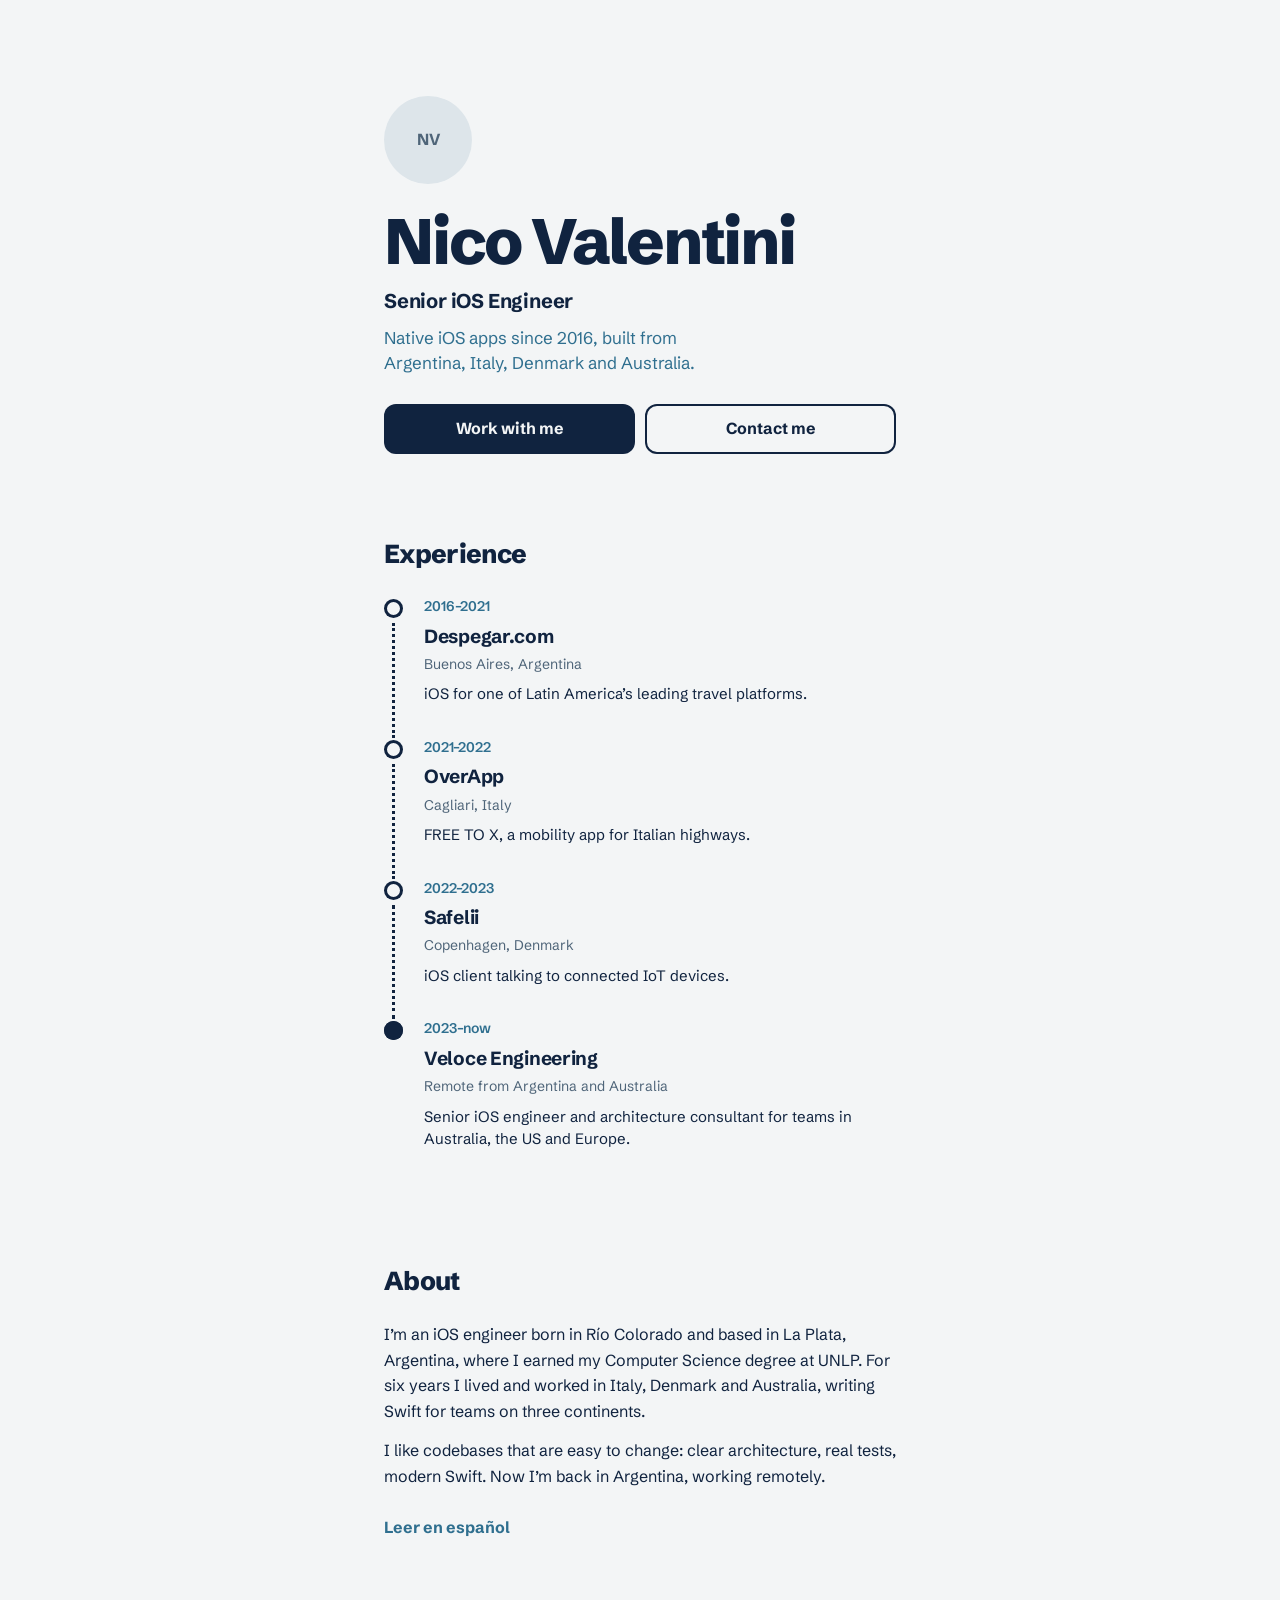
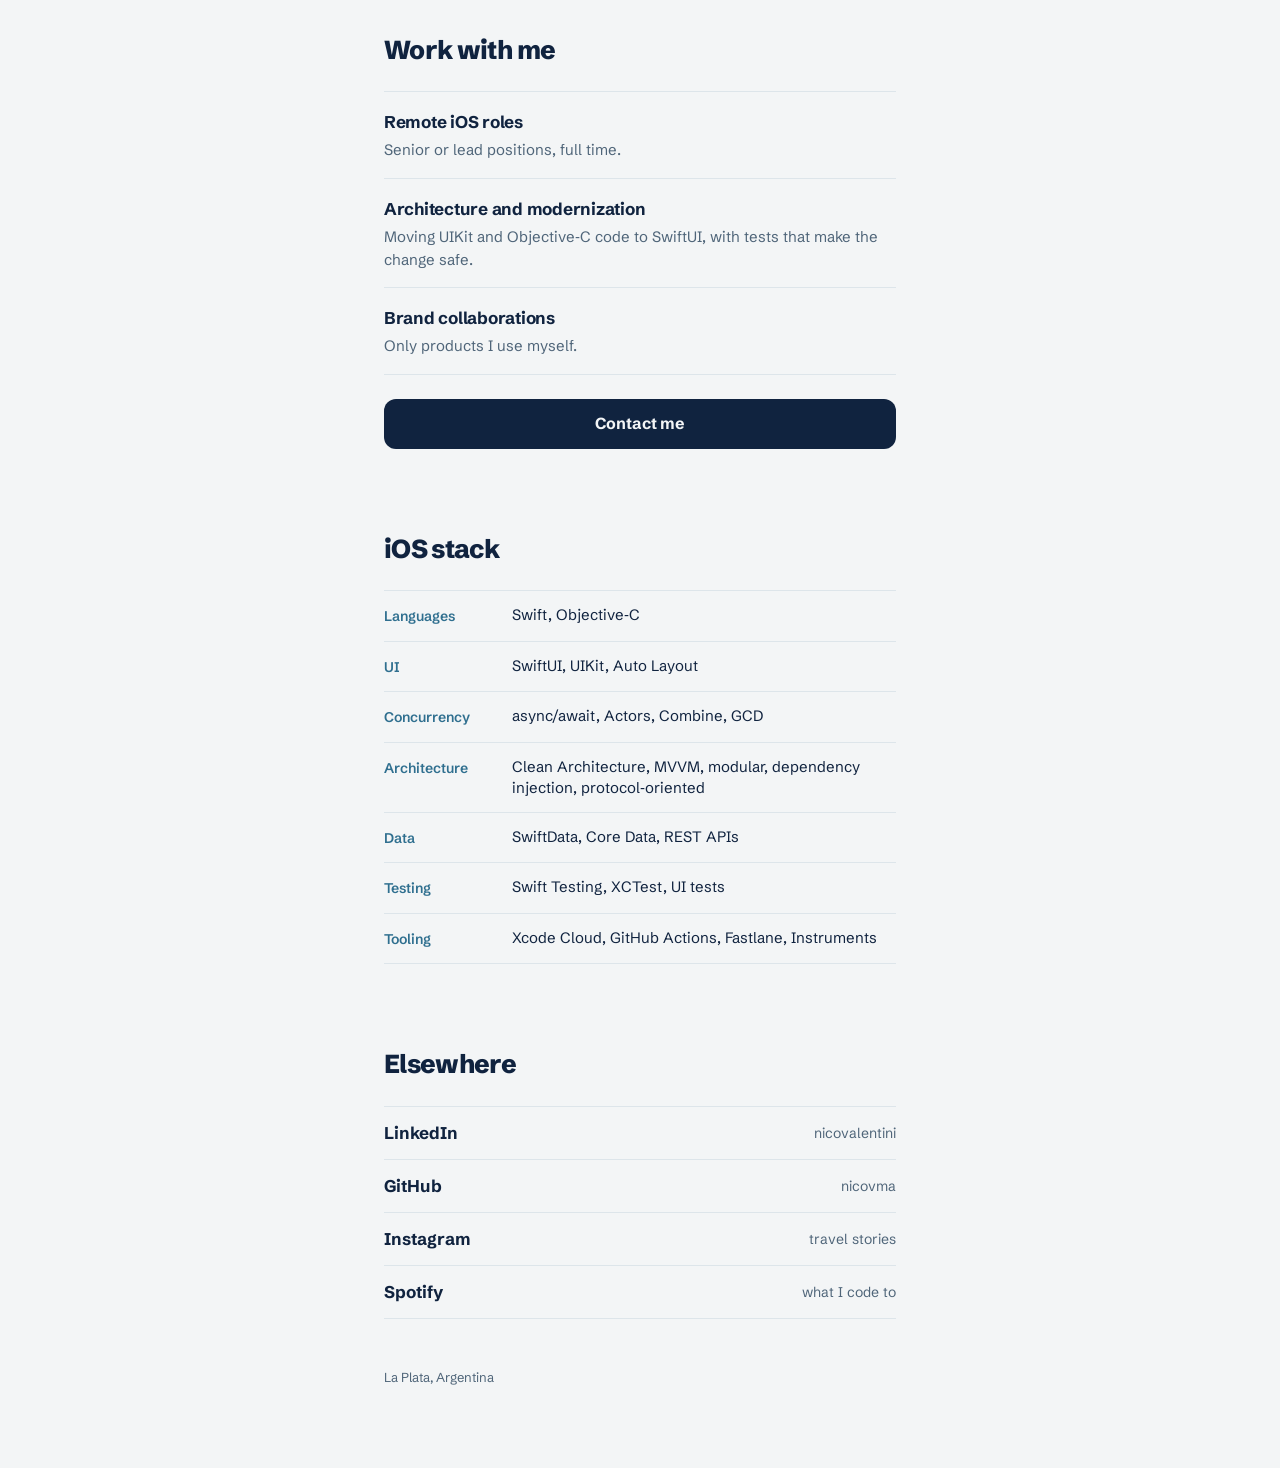
==== index.html @ a11c8699 "Personal site" ====
<!doctype html>
<html lang="en">
<head>
  <meta charset="utf-8">
  <meta name="viewport" content="width=device-width, initial-scale=1">
  <title>Nico Valentini · Senior iOS Engineer</title>
  <meta name="description" content="Senior iOS engineer. Native iOS apps since 2016, built from Argentina, Italy, Denmark and Australia.">
  <meta property="og:title" content="Nico Valentini · Senior iOS Engineer">
  <meta property="og:description" content="Native iOS apps since 2016, built from Argentina, Italy, Denmark and Australia.">
  <meta property="og:type" content="website">
  <meta property="og:url" content="https://nicovma.github.io/">
  <meta name="theme-color" content="#F3F5F6">
  <link rel="icon" href="favicon.svg" type="image/svg+xml">
  <link rel="preconnect" href="https://fonts.googleapis.com">
  <link rel="preconnect" href="https://fonts.gstatic.com" crossorigin>
  <link rel="stylesheet" href="https://fonts.googleapis.com/css2?family=Schibsted+Grotesk:wght@400;500;600;700;800&display=swap">
  <link rel="stylesheet" href="styles.css">
</head>
<body>
  <main class="page">
    <header class="hero">
      <div class="avatar">
        <span aria-hidden="true">NV</span>
        <!-- Drop the photo at assets/avatar.jpg; until then the initials show. -->
        <img src="assets/avatar.jpg" alt="Nico Valentini" onerror="this.remove()">
      </div>
      <h1>Nico Valentini</h1>
      <p class="role">Senior iOS Engineer</p>
      <p class="lede">Native iOS apps since 2016, built from Argentina, Italy, Denmark and Australia.</p>
      <div class="actions">
        <a class="button primary" href="#work">Work with me</a>
        <a class="button secondary" href="mailto:nicolasvalentinima@gmail.com">Contact me</a>
      </div>
    </header>

    <section aria-labelledby="experience-title">
      <h2 id="experience-title">Experience</h2>
      <ol class="route">
        <li>
          <p class="years">2016–2021</p>
          <h3>Despegar.com</h3>
          <p class="place">Buenos Aires, Argentina</p>
          <p>iOS for one of Latin America’s leading travel platforms.</p>
        </li>
        <li>
          <p class="years">2021–2022</p>
          <h3>OverApp</h3>
          <p class="place">Cagliari, Italy</p>
          <p>FREE TO X, a mobility app for Italian highways.</p>
        </li>
        <li>
          <p class="years">2022–2023</p>
          <h3>Safelii</h3>
          <p class="place">Copenhagen, Denmark</p>
          <p>iOS client talking to connected IoT devices.</p>
        </li>
        <li class="current">
          <p class="years">2023–now</p>
          <h3>Veloce Engineering</h3>
          <p class="place">Remote from Argentina and Australia</p>
          <p>Senior iOS engineer and architecture consultant for teams in Australia, the US and Europe.</p>
        </li>
      </ol>
    </section>

    <section aria-labelledby="about-title">
      <h2 id="about-title">About</h2>
      <p>I’m an iOS engineer born in Río Colorado and based in La Plata, Argentina, where I earned my Computer Science degree at UNLP. For six years I lived and worked in Italy, Denmark and Australia, writing Swift for teams on three continents.</p>
      <p>I like codebases that are easy to change: clear architecture, real tests, modern Swift. Now I’m back in Argentina, working remotely.</p>
      <details class="translation" lang="es">
        <summary>Leer en español</summary>
        <p>Soy ingeniero iOS. Nací en Río Colorado y vivo en La Plata, donde me recibí de Licenciado en Informática en la UNLP. Durante seis años viví y trabajé en Italia, Dinamarca y Australia, escribiendo Swift para equipos de tres continentes.</p>
        <p>Me gustan los proyectos fáciles de cambiar: arquitectura clara, tests de verdad, Swift moderno. Hoy estoy de vuelta en Argentina, trabajando remoto.</p>
      </details>
    </section>

    <section id="work" aria-labelledby="work-title">
      <h2 id="work-title">Work with me</h2>
      <ul class="rows">
        <li>
          <h3>Remote iOS roles</h3>
          <p>Senior or lead positions, full time.</p>
        </li>
        <li>
          <h3>Architecture and modernization</h3>
          <p>Moving UIKit and Objective‑C code to SwiftUI, with tests that make the change safe.</p>
        </li>
        <li>
          <h3>Brand collaborations</h3>
          <p>Only products I use myself.</p>
        </li>
      </ul>
      <a class="button primary wide" href="mailto:nicolasvalentinima@gmail.com">Contact me</a>
    </section>

    <section aria-labelledby="stack-title">
      <h2 id="stack-title">iOS stack</h2>
      <dl class="stack">
        <div><dt>Languages</dt><dd>Swift, Objective‑C</dd></div>
        <div><dt>UI</dt><dd>SwiftUI, UIKit, Auto Layout</dd></div>
        <div><dt>Concurrency</dt><dd>async/await, Actors, Combine, GCD</dd></div>
        <div><dt>Architecture</dt><dd>Clean Architecture, MVVM, modular, dependency injection, protocol‑oriented</dd></div>
        <div><dt>Data</dt><dd>SwiftData, Core Data, REST APIs</dd></div>
        <div><dt>Testing</dt><dd>Swift Testing, XCTest, UI tests</dd></div>
        <div><dt>Tooling</dt><dd>Xcode Cloud, GitHub Actions, Fastlane, Instruments</dd></div>
      </dl>
    </section>

    <section aria-labelledby="links-title">
      <h2 id="links-title">Elsewhere</h2>
      <ul class="links">
        <li><a href="https://www.linkedin.com/in/nicovalentini"><span>LinkedIn</span><span>nicovalentini</span></a></li>
        <li><a href="https://github.com/nicovma"><span>GitHub</span><span>nicovma</span></a></li>
        <li><a href="https://www.instagram.com/nicovma"><span>Instagram</span><span>travel stories</span></a></li>
        <li><a href="https://open.spotify.com/playlist/4KBV8zxoHZipRVHmph5mvn"><span>Spotify</span><span>what I code to</span></a></li>
      </ul>
    </section>

    <footer>La Plata, Argentina</footer>
  </main>
</body>
</html>
---- styles.css ----
:root {
  color-scheme: light;
  --paper: #F3F5F6;
  --navy: #10233F;
  --sea: #2F6F8F;
  --mist: #DDE5EA;
  --soft: #4F6579;
  --font: "Schibsted Grotesk", -apple-system, BlinkMacSystemFont, "Helvetica Neue", sans-serif;
}

*, *::before, *::after { box-sizing: border-box; }

html { scroll-behavior: smooth; }
@media (prefers-reduced-motion: reduce) { html { scroll-behavior: auto; } }

body {
  margin: 0;
  background: var(--paper);
  color: var(--navy);
  font-family: var(--font);
  font-size: 16px;
  line-height: 1.6;
  -webkit-font-smoothing: antialiased;
}

a { color: var(--navy); }
a:focus-visible, summary:focus-visible {
  outline: 3px solid var(--sea);
  outline-offset: 3px;
  border-radius: 6px;
}

h1, h2, h3, p, ol, ul, dl, dd { margin: 0; }

.page {
  max-width: 560px;
  margin: 0 auto;
  padding: 64px 24px 56px;
}

/* Hero */
.avatar {
  position: relative;
  width: 88px;
  height: 88px;
  border-radius: 50%;
  overflow: hidden;
  background: var(--mist);
  display: grid;
  place-items: center;
  font-weight: 700;
  color: var(--soft);
}
.avatar img {
  position: absolute;
  inset: 0;
  width: 100%;
  height: 100%;
  object-fit: cover;
}

h1 {
  margin-top: 26px;
  font-size: clamp(44px, 11vw, 64px);
  font-weight: 800;
  letter-spacing: -0.035em;
  line-height: 0.98;
}
.role {
  margin-top: 12px;
  font-size: 20px;
  font-weight: 700;
  letter-spacing: -0.01em;
}
.lede {
  margin-top: 8px;
  max-width: 34ch;
  color: var(--sea);
  font-size: 17px;
  line-height: 1.5;
}

.actions {
  display: flex;
  gap: 10px;
  margin-top: 28px;
}
.button {
  flex: 1;
  display: inline-flex;
  align-items: center;
  justify-content: center;
  min-height: 50px;
  padding: 0 20px;
  border-radius: 12px;
  font-weight: 700;
  text-decoration: none;
  transition: background-color 0.15s ease, color 0.15s ease;
}
.button.primary { background: var(--navy); color: var(--paper); }
.button.primary:hover { background: var(--sea); }
.button.secondary { box-shadow: inset 0 0 0 2px var(--navy); color: var(--navy); }
.button.secondary:hover { background: var(--navy); color: var(--paper); }
.button.wide { width: 100%; margin-top: 24px; }

/* Sections */
section { margin-top: 64px; scroll-margin-top: 24px; }
h2 {
  margin-bottom: 20px;
  font-size: 26px;
  font-weight: 800;
  letter-spacing: -0.025em;
}
h3 {
  font-size: 19px;
  font-weight: 700;
  letter-spacing: -0.015em;
}
section > p + p { margin-top: 14px; }

/* Experience: the dotted route */
.route {
  list-style: none;
  padding: 0;
}
.route li {
  position: relative;
  padding: 0 0 30px 40px;
}
.route li::before {
  content: "";
  position: absolute;
  left: 0;
  top: 4px;
  width: 19px;
  height: 19px;
  border-radius: 50%;
  background: var(--paper);
  box-shadow: inset 0 0 0 3px var(--navy);
}
.route li:not(:last-child)::after {
  content: "";
  position: absolute;
  left: 8px;
  top: 28px;
  bottom: -2px;
  border-left: 3px dotted var(--navy);
}
.route li.current::before { background: var(--navy); }
.route .years { font-size: 14px; font-weight: 600; color: var(--sea); }
.route h3 { margin-top: 3px; }
.route .place { margin-top: 2px; font-size: 14px; color: var(--soft); }
.route .place + p { margin-top: 8px; font-size: 15px; line-height: 1.5; }

/* About translation */
.translation { margin-top: 16px; }
.translation summary {
  display: inline-flex;
  align-items: center;
  min-height: 44px;
  font-weight: 700;
  color: var(--sea);
  cursor: pointer;
  list-style: none;
}
.translation summary::-webkit-details-marker { display: none; }
.translation[open] summary { color: var(--navy); }
.translation p {
  font-size: 15px;
  padding: 0 20px;
  background: var(--mist);
}
.translation p:first-of-type { padding-top: 20px; border-radius: 14px 14px 0 0; }
.translation p:last-of-type { padding-bottom: 20px; border-radius: 0 0 14px 14px; padding-top: 12px; }

/* Work with me */
.rows { list-style: none; padding: 0; }
.rows li { padding: 16px 0; border-top: 1.5px solid var(--mist); }
.rows li:last-child { border-bottom: 1.5px solid var(--mist); }
.rows h3 { font-size: 17px; }
.rows p { margin-top: 4px; font-size: 15px; line-height: 1.5; color: var(--soft); }

/* Stack */
.stack div {
  display: grid;
  grid-template-columns: 116px minmax(0, 1fr);
  gap: 12px;
  padding: 13px 0;
  border-top: 1.5px solid var(--mist);
}
.stack div:last-child { border-bottom: 1.5px solid var(--mist); }
.stack dt { font-size: 14px; font-weight: 600; color: var(--sea); padding-top: 1px; }
.stack dd { font-size: 15px; line-height: 1.45; }

/* Links */
.links { list-style: none; padding: 0; }
.links li { border-top: 1.5px solid var(--mist); }
.links li:last-child { border-bottom: 1.5px solid var(--mist); }
.links a {
  display: flex;
  justify-content: space-between;
  align-items: center;
  min-height: 52px;
  text-decoration: none;
  font-weight: 700;
  font-size: 17px;
}
.links a span + span { font-size: 14px; font-weight: 400; color: var(--soft); }
.links a:hover span:first-child { color: var(--sea); }

footer {
  margin-top: 48px;
  font-size: 13px;
  color: var(--soft);
}

@media (min-width: 720px) {
  .page { padding-top: 96px; padding-bottom: 80px; }
  section { margin-top: 80px; }
}
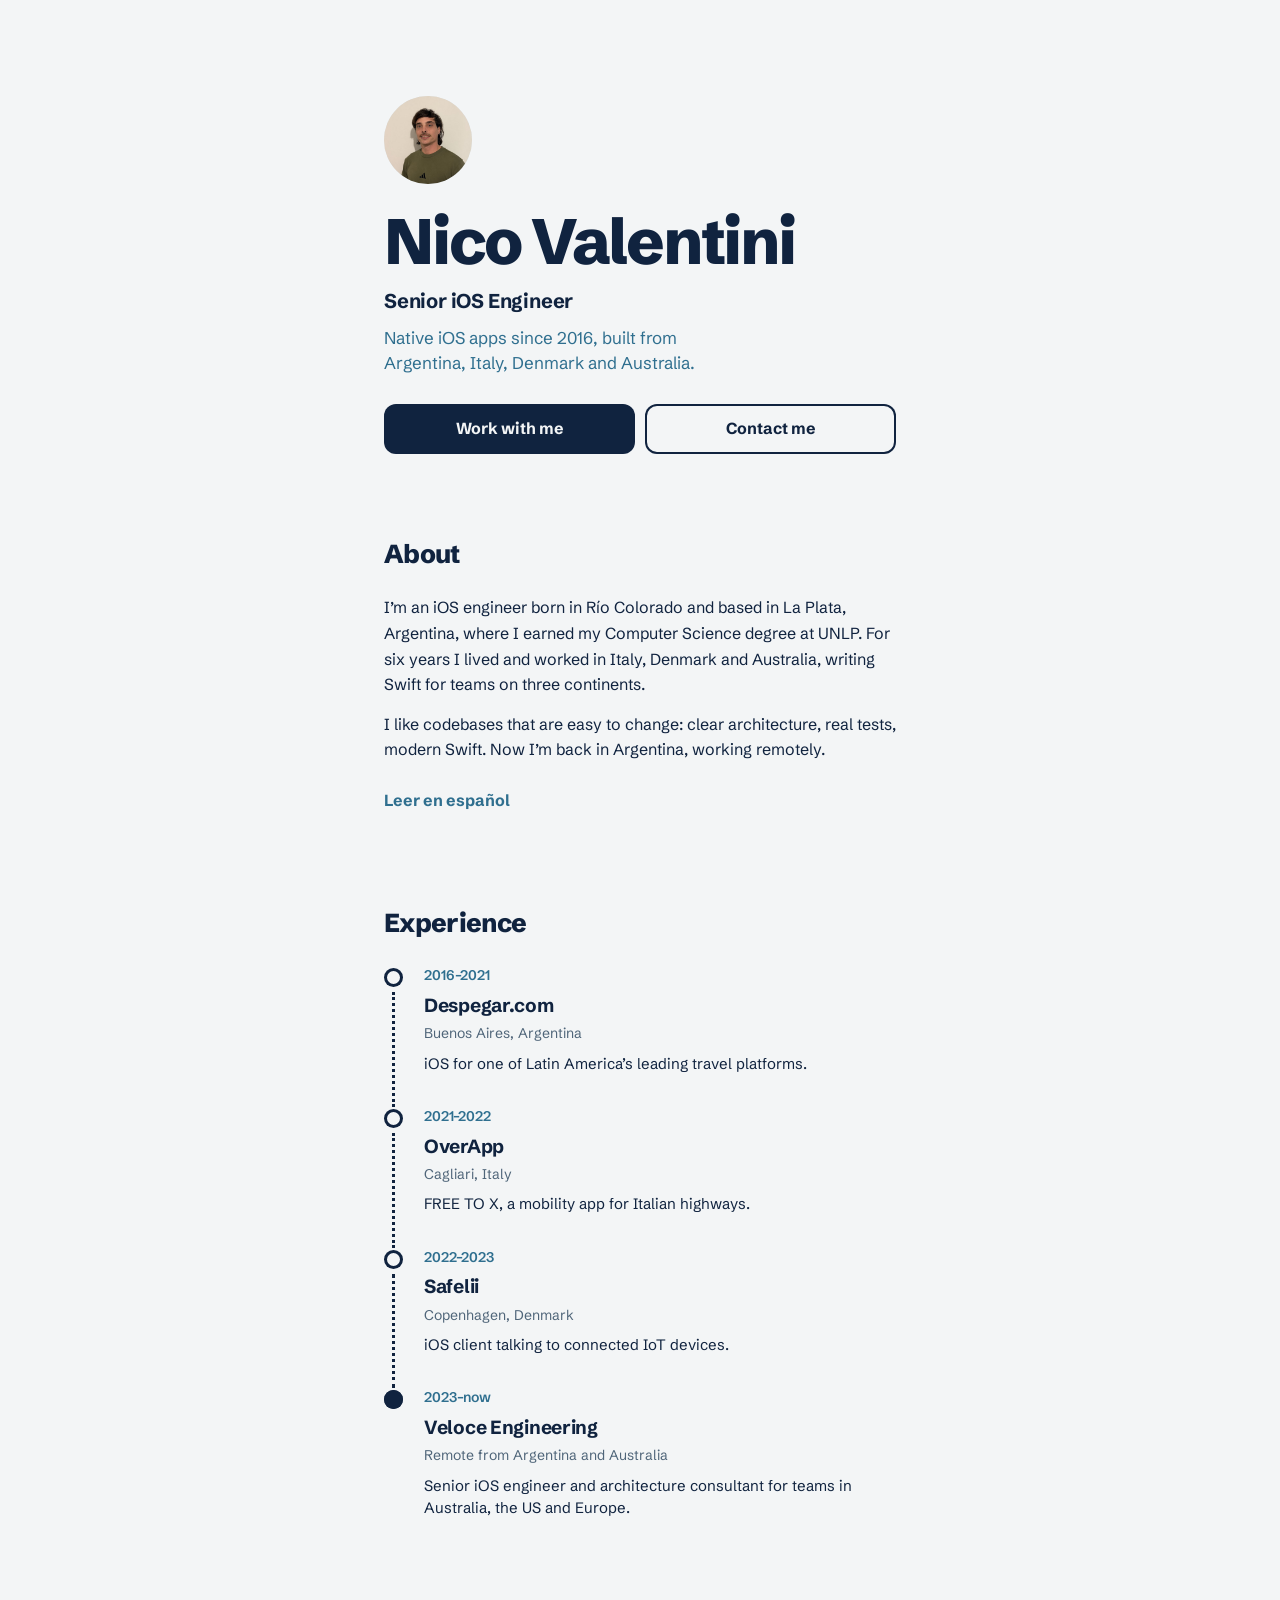
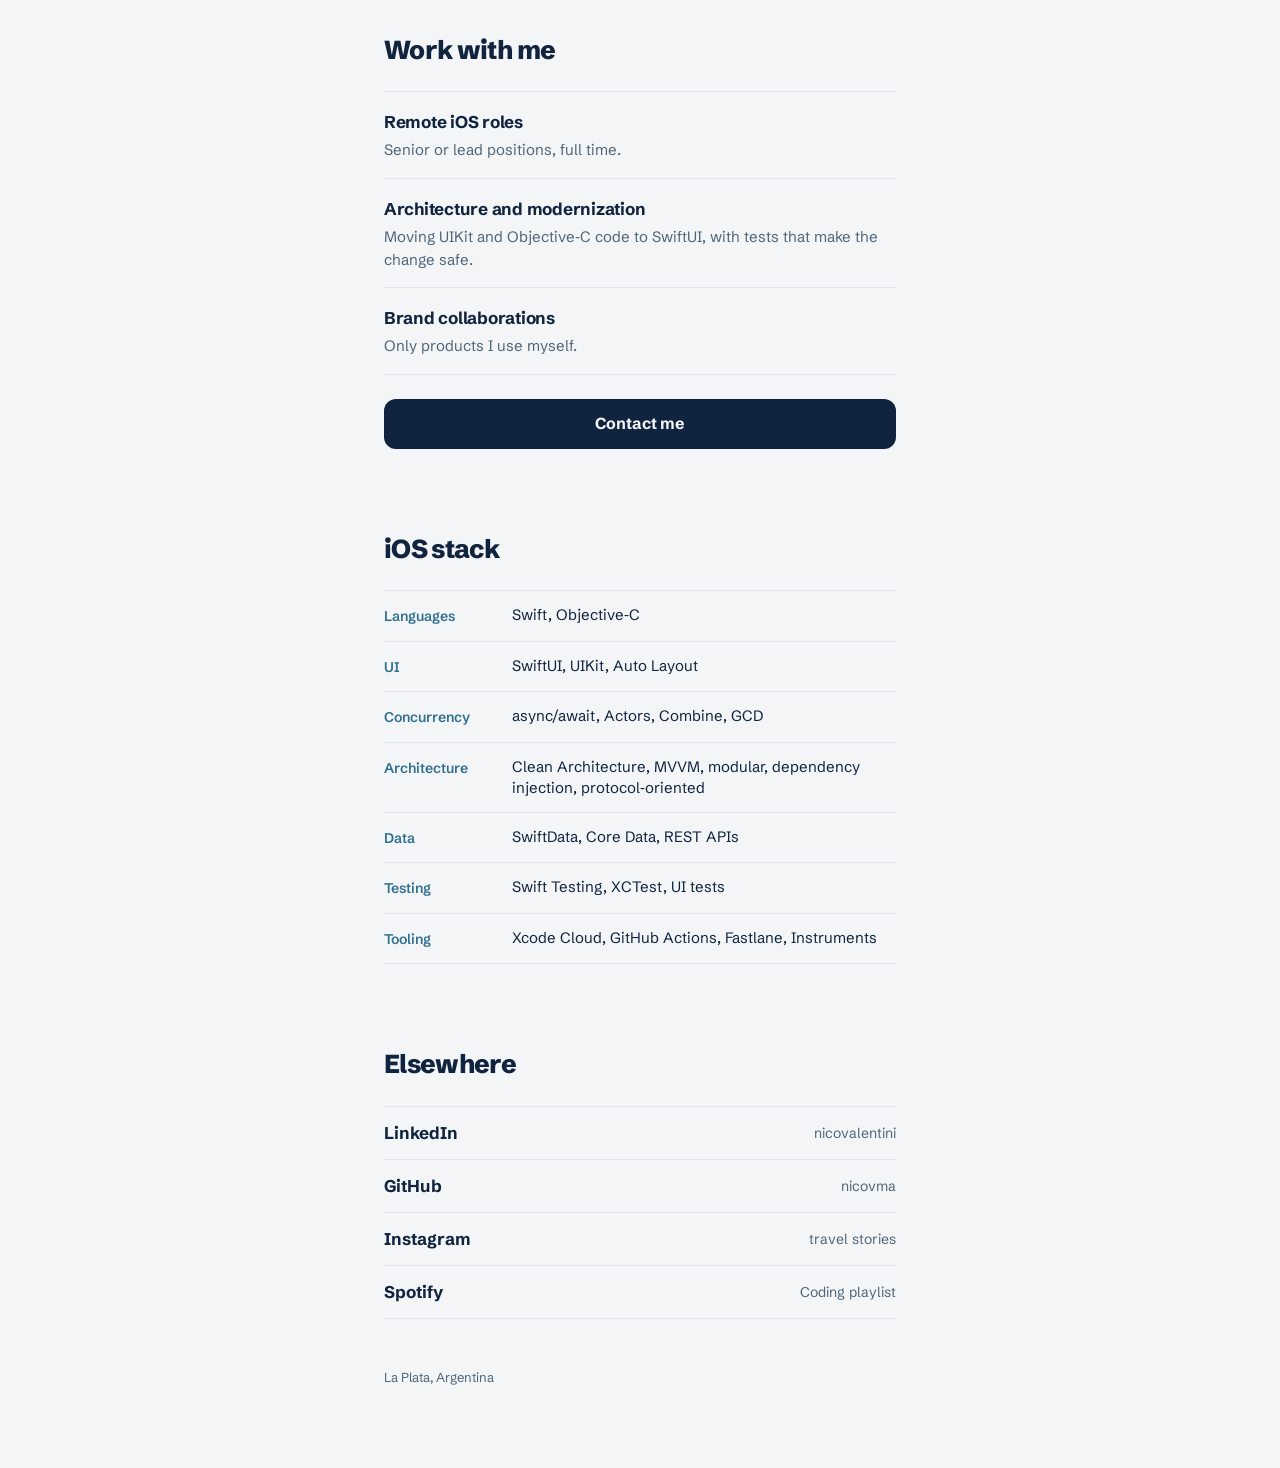
==== commit 9a39a743: "Personal site: replaces Carrd link-in-bio" ====
--- a/index.html
+++ b/index.html
@@ -33,6 +33,17 @@
       </div>
     </header>
 
+    <section aria-labelledby="about-title">
+      <h2 id="about-title">About</h2>
+      <p>I’m an iOS engineer born in Río Colorado and based in La Plata, Argentina, where I earned my Computer Science degree at UNLP. For six years I lived and worked in Italy, Denmark and Australia, writing Swift for teams on three continents.</p>
+      <p>I like codebases that are easy to change: clear architecture, real tests, modern Swift. Now I’m back in Argentina, working remotely.</p>
+      <details class="translation" lang="es">
+        <summary>Leer en español</summary>
+        <p>Soy ingeniero iOS. Nací en Río Colorado y vivo en La Plata, donde me recibí de Licenciado en Informática en la UNLP. Durante seis años viví y trabajé en Italia, Dinamarca y Australia, escribiendo Swift para equipos de tres continentes.</p>
+        <p>Me gustan los proyectos fáciles de cambiar: arquitectura clara, tests de verdad, Swift moderno. Hoy estoy de vuelta en Argentina, trabajando remoto.</p>
+      </details>
+    </section>
+
     <section aria-labelledby="experience-title">
       <h2 id="experience-title">Experience</h2>
       <ol class="route">
@@ -61,17 +72,6 @@
           <p>Senior iOS engineer and architecture consultant for teams in Australia, the US and Europe.</p>
         </li>
       </ol>
-    </section>
-
-    <section aria-labelledby="about-title">
-      <h2 id="about-title">About</h2>
-      <p>I’m an iOS engineer born in Río Colorado and based in La Plata, Argentina, where I earned my Computer Science degree at UNLP. For six years I lived and worked in Italy, Denmark and Australia, writing Swift for teams on three continents.</p>
-      <p>I like codebases that are easy to change: clear architecture, real tests, modern Swift. Now I’m back in Argentina, working remotely.</p>
-      <details class="translation" lang="es">
-        <summary>Leer en español</summary>
-        <p>Soy ingeniero iOS. Nací en Río Colorado y vivo en La Plata, donde me recibí de Licenciado en Informática en la UNLP. Durante seis años viví y trabajé en Italia, Dinamarca y Australia, escribiendo Swift para equipos de tres continentes.</p>
-        <p>Me gustan los proyectos fáciles de cambiar: arquitectura clara, tests de verdad, Swift moderno. Hoy estoy de vuelta en Argentina, trabajando remoto.</p>
-      </details>
     </section>
 
     <section id="work" aria-labelledby="work-title">
@@ -112,7 +112,7 @@
         <li><a href="https://www.linkedin.com/in/nicovalentini"><span>LinkedIn</span><span>nicovalentini</span></a></li>
         <li><a href="https://github.com/nicovma"><span>GitHub</span><span>nicovma</span></a></li>
         <li><a href="https://www.instagram.com/nicovma"><span>Instagram</span><span>travel stories</span></a></li>
-        <li><a href="https://open.spotify.com/playlist/4KBV8zxoHZipRVHmph5mvn"><span>Spotify</span><span>what I code to</span></a></li>
+        <li><a href="https://open.spotify.com/playlist/4KBV8zxoHZipRVHmph5mvn"><span>Spotify</span><span>Coding playlist</span></a></li>
       </ul>
     </section>
 
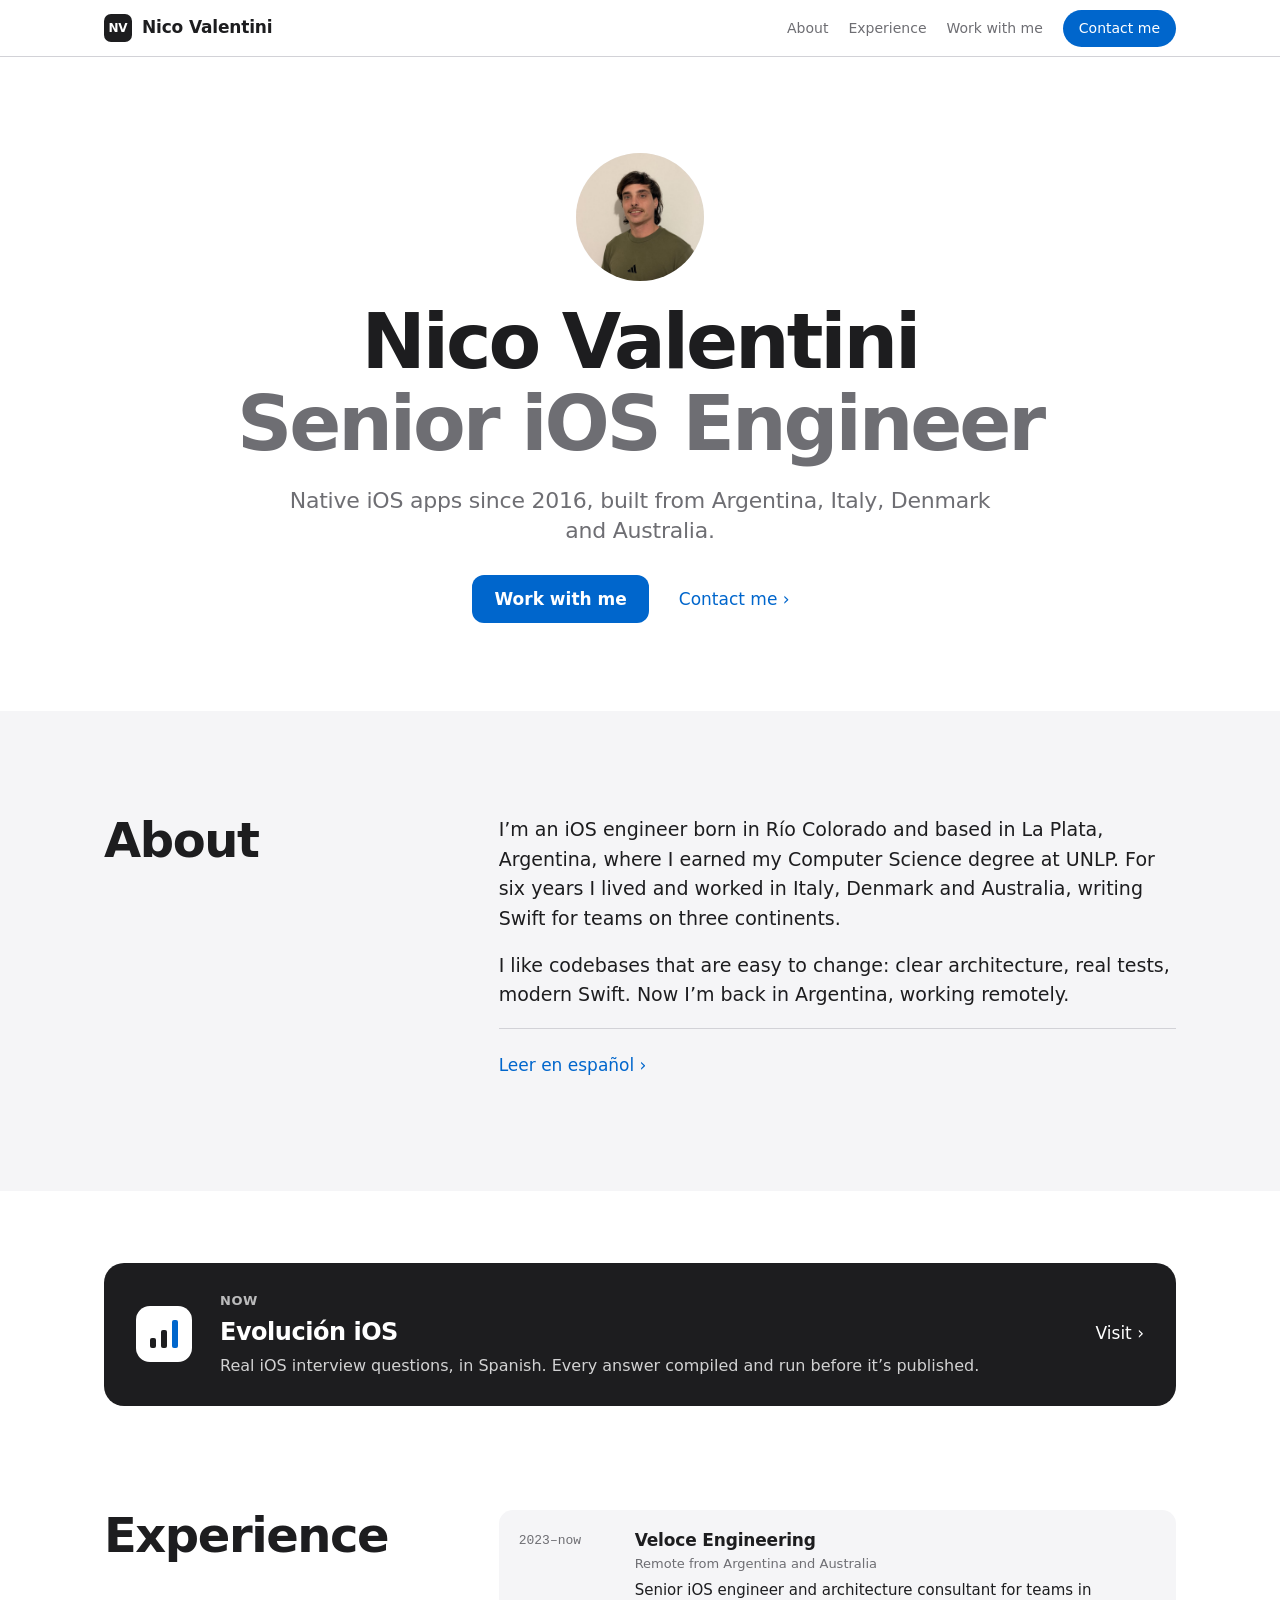
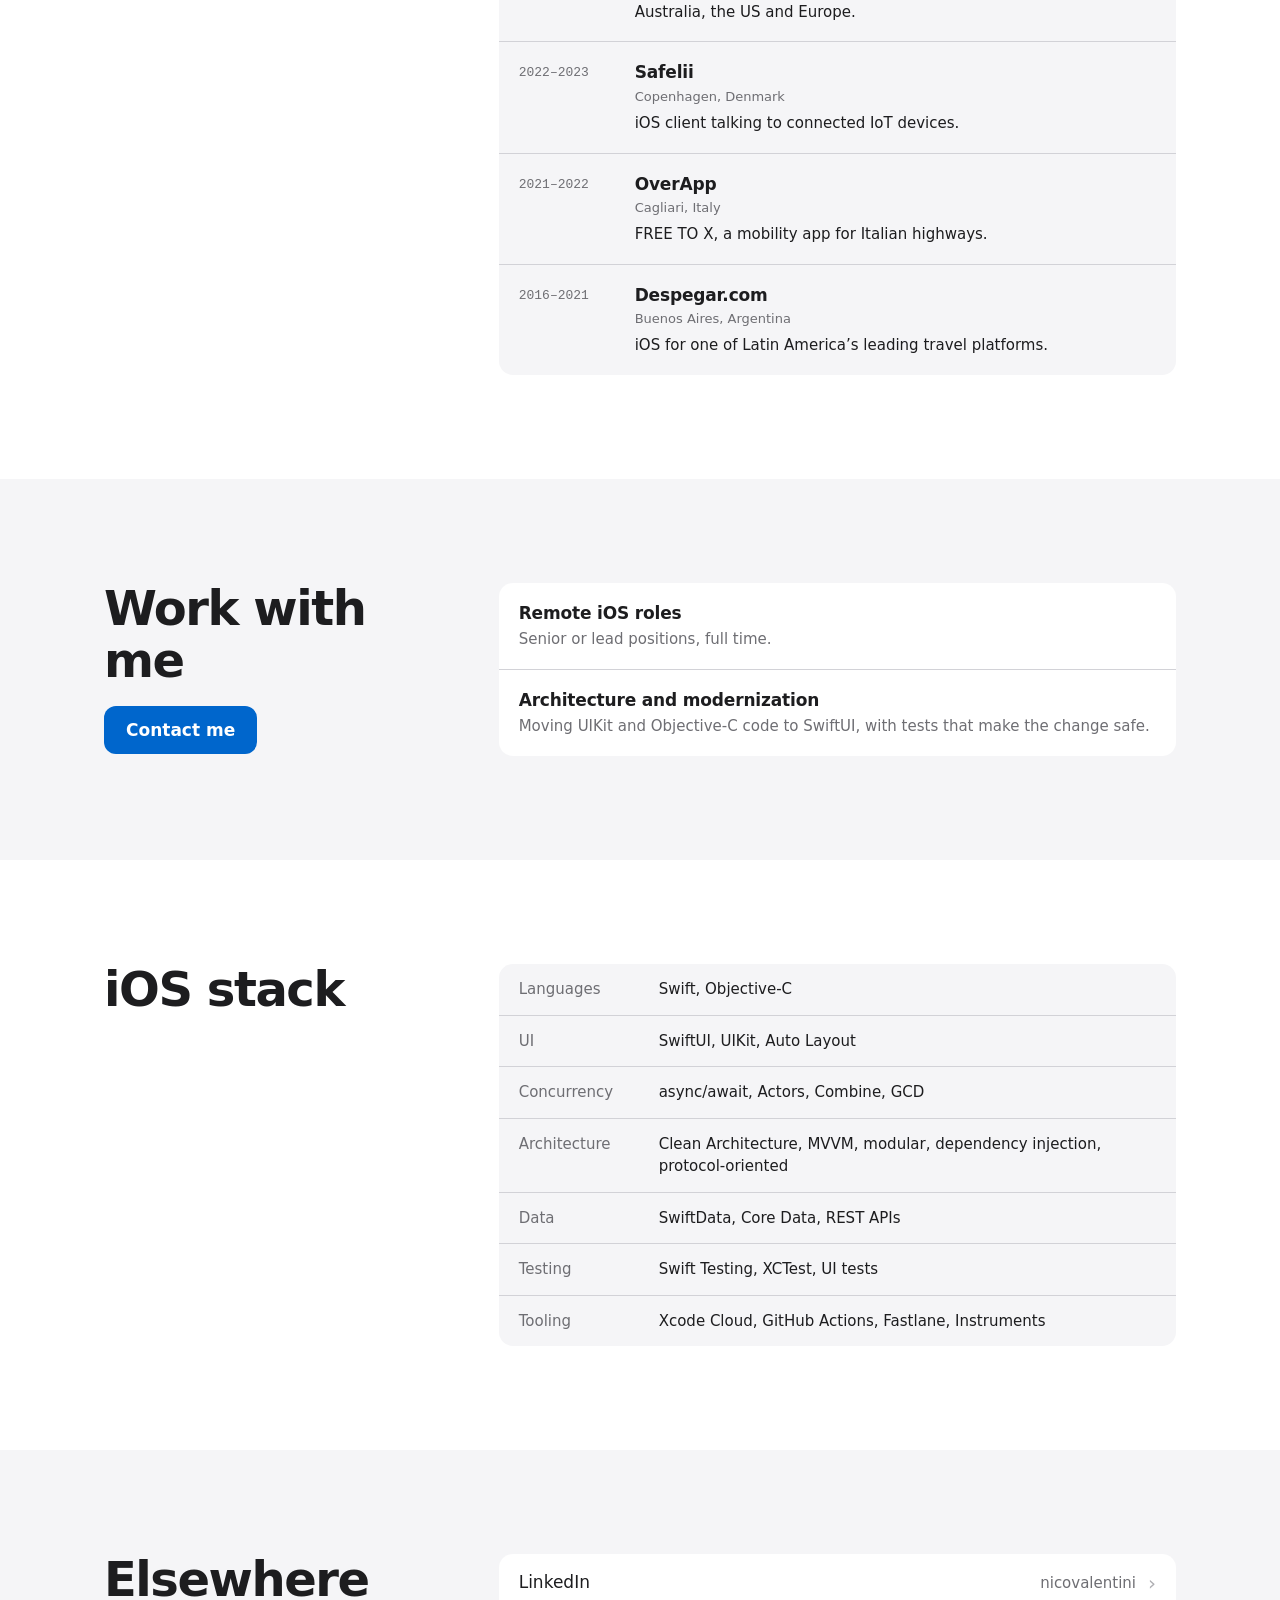
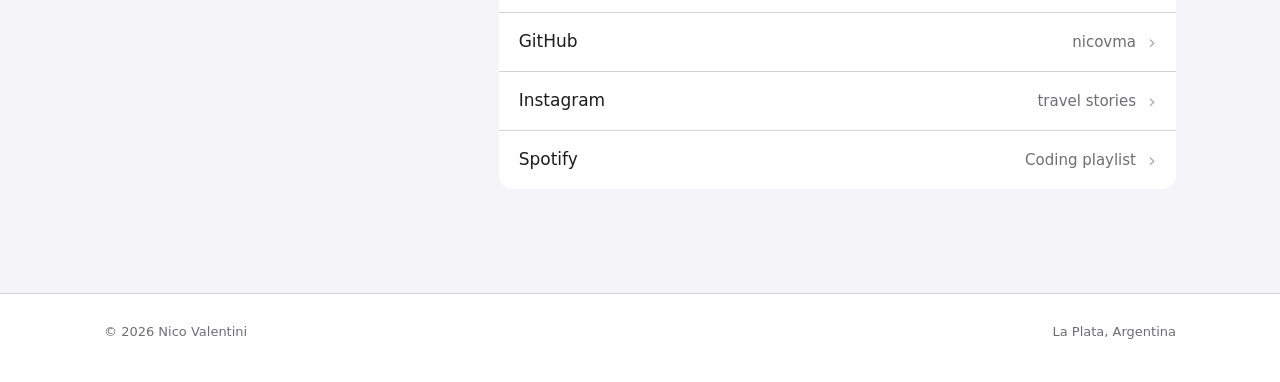
==== commit 7e1b2891: "Rediseño con el sistema visual de Evolución iOS" ====
--- a/index.html
+++ b/index.html
@@ -9,93 +9,105 @@
   <meta property="og:description" content="Native iOS apps since 2016, built from Argentina, Italy, Denmark and Australia.">
   <meta property="og:type" content="website">
   <meta property="og:url" content="https://nicovma.github.io/">
-  <meta name="theme-color" content="#F3F5F6">
+  <meta name="theme-color" content="#FFFFFF" media="(prefers-color-scheme: light)">
+  <meta name="theme-color" content="#000000" media="(prefers-color-scheme: dark)">
   <link rel="icon" href="favicon.svg" type="image/svg+xml">
-  <link rel="preconnect" href="https://fonts.googleapis.com">
-  <link rel="preconnect" href="https://fonts.gstatic.com" crossorigin>
-  <link rel="stylesheet" href="https://fonts.googleapis.com/css2?family=Schibsted+Grotesk:wght@400;500;600;700;800&display=swap">
   <link rel="stylesheet" href="styles.css">
 </head>
 <body>
-  <main class="page">
-    <header class="hero">
+  <header class="nav">
+    <nav class="wrap" aria-label="Main">
+      <a class="brand" href="#"><span class="monogram" aria-hidden="true">NV</span>Nico Valentini</a>
+      <div class="nav-links">
+        <a href="#about">About</a>
+        <a href="#experience">Experience</a>
+        <a href="#work">Work with me</a>
+        <a class="pill" href="mailto:nicolasvalentinima@gmail.com">Contact me</a>
+      </div>
+    </nav>
+  </header>
+
+  <main>
+    <section class="wrap hero">
       <div class="avatar">
         <span aria-hidden="true">NV</span>
-        <!-- Drop the photo at assets/avatar.jpg; until then the initials show. -->
         <img src="assets/avatar.jpg" alt="Nico Valentini" onerror="this.remove()">
       </div>
-      <h1>Nico Valentini</h1>
-      <p class="role">Senior iOS Engineer</p>
+      <h1><span>Nico Valentini</span><span class="role">Senior iOS Engineer</span></h1>
       <p class="lede">Native iOS apps since 2016, built from Argentina, Italy, Denmark and Australia.</p>
       <div class="actions">
         <a class="button primary" href="#work">Work with me</a>
-        <a class="button secondary" href="mailto:nicolasvalentinima@gmail.com">Contact me</a>
+        <a class="button secondary" href="mailto:nicolasvalentinima@gmail.com">Contact me ›</a>
       </div>
-    </header>
-
-    <section aria-labelledby="about-title">
-      <h2 id="about-title">About</h2>
-      <p>I’m an iOS engineer born in Río Colorado and based in La Plata, Argentina, where I earned my Computer Science degree at UNLP. For six years I lived and worked in Italy, Denmark and Australia, writing Swift for teams on three continents.</p>
-      <p>I like codebases that are easy to change: clear architecture, real tests, modern Swift. Now I’m back in Argentina, working remotely.</p>
-      <details class="translation" lang="es">
-        <summary>Leer en español</summary>
-        <p>Soy ingeniero iOS. Nací en Río Colorado y vivo en La Plata, donde me recibí de Licenciado en Informática en la UNLP. Durante seis años viví y trabajé en Italia, Dinamarca y Australia, escribiendo Swift para equipos de tres continentes.</p>
-        <p>Me gustan los proyectos fáciles de cambiar: arquitectura clara, tests de verdad, Swift moderno. Hoy estoy de vuelta en Argentina, trabajando remoto.</p>
-      </details>
     </section>
 
-    <section aria-labelledby="experience-title">
+    <div class="band-alt">
+      <section id="about" class="wrap split" aria-labelledby="about-title">
+        <h2 id="about-title">About</h2>
+        <div class="content prose">
+          <p>I’m an iOS engineer born in Río Colorado and based in La Plata, Argentina, where I earned my Computer Science degree at UNLP. For six years I lived and worked in Italy, Denmark and Australia, writing Swift for teams on three continents.</p>
+          <p>I like codebases that are easy to change: clear architecture, real tests, modern Swift. Now I’m back in Argentina, working remotely.</p>
+          <details class="translation" lang="es">
+            <summary>Leer en español ›</summary>
+            <div>
+              <p>Soy ingeniero iOS. Nací en Río Colorado y vivo en La Plata, donde me recibí de Licenciado en Informática en la UNLP. Durante seis años viví y trabajé en Italia, Dinamarca y Australia, escribiendo Swift para equipos de tres continentes.</p>
+              <p>Me gustan los proyectos fáciles de cambiar: arquitectura clara, tests de verdad, Swift moderno. Hoy estoy de vuelta en Argentina, trabajando remoto.</p>
+            </div>
+          </details>
+        </div>
+      </section>
+    </div>
+
+    <section class="wrap now" aria-labelledby="now-title">
+      <a href="newsletter/">
+        <svg width="56" height="56" viewBox="0 0 28 28" aria-hidden="true"><rect width="28" height="28" rx="7" fill="currentColor"/><rect x="7" y="16" width="3" height="5" rx="1" style="fill: var(--ink)"/><rect x="12.5" y="12" width="3" height="9" rx="1" style="fill: var(--ink)"/><rect x="18" y="7" width="3" height="14" rx="1" fill="#0066CC"/></svg>
+        <span class="text">
+          <span id="now-title" class="label">NOW</span>
+          <span class="title">Evolución iOS</span>
+          <span class="desc">Real iOS interview questions, in Spanish. Every answer compiled and run before it’s published.</span>
+        </span>
+        <span class="go">Visit ›</span>
+      </a>
+    </section>
+
+    <section id="experience" class="wrap split" aria-labelledby="experience-title">
       <h2 id="experience-title">Experience</h2>
-      <ol class="route">
+      <ol class="content group route">
         <li>
-          <p class="years">2016–2021</p>
-          <h3>Despegar.com</h3>
-          <p class="place">Buenos Aires, Argentina</p>
-          <p>iOS for one of Latin America’s leading travel platforms.</p>
+          <span class="years">2023–now</span>
+          <div class="body"><h3>Veloce Engineering</h3><p class="place">Remote from Argentina and Australia</p><p>Senior iOS engineer and architecture consultant for teams in Australia, the US and Europe.</p></div>
         </li>
         <li>
-          <p class="years">2021–2022</p>
-          <h3>OverApp</h3>
-          <p class="place">Cagliari, Italy</p>
-          <p>FREE TO X, a mobility app for Italian highways.</p>
+          <span class="years">2022–2023</span>
+          <div class="body"><h3>Safelii</h3><p class="place">Copenhagen, Denmark</p><p>iOS client talking to connected IoT devices.</p></div>
         </li>
         <li>
-          <p class="years">2022–2023</p>
-          <h3>Safelii</h3>
-          <p class="place">Copenhagen, Denmark</p>
-          <p>iOS client talking to connected IoT devices.</p>
+          <span class="years">2021–2022</span>
+          <div class="body"><h3>OverApp</h3><p class="place">Cagliari, Italy</p><p>FREE TO X, a mobility app for Italian highways.</p></div>
         </li>
-        <li class="current">
-          <p class="years">2023–now</p>
-          <h3>Veloce Engineering</h3>
-          <p class="place">Remote from Argentina and Australia</p>
-          <p>Senior iOS engineer and architecture consultant for teams in Australia, the US and Europe.</p>
+        <li>
+          <span class="years">2016–2021</span>
+          <div class="body"><h3>Despegar.com</h3><p class="place">Buenos Aires, Argentina</p><p>iOS for one of Latin America’s leading travel platforms.</p></div>
         </li>
       </ol>
     </section>
 
-    <section id="work" aria-labelledby="work-title">
-      <h2 id="work-title">Work with me</h2>
-      <ul class="rows">
-        <li>
-          <h3>Remote iOS roles</h3>
-          <p>Senior or lead positions, full time.</p>
-        </li>
-        <li>
-          <h3>Architecture and modernization</h3>
-          <p>Moving UIKit and Objective‑C code to SwiftUI, with tests that make the change safe.</p>
-        </li>
-        <li>
-          <h3>Brand collaborations</h3>
-          <p>Only products I use myself.</p>
-        </li>
-      </ul>
-      <a class="button primary wide" href="mailto:nicolasvalentinima@gmail.com">Contact me</a>
-    </section>
+    <div class="band-alt">
+      <section id="work" class="wrap split" aria-labelledby="work-title">
+        <div class="side">
+          <h2 id="work-title">Work with me</h2>
+          <a class="button primary" href="mailto:nicolasvalentinima@gmail.com">Contact me</a>
+        </div>
+        <ul class="content group">
+          <li><h3>Remote iOS roles</h3><p>Senior or lead positions, full time.</p></li>
+          <li><h3>Architecture and modernization</h3><p>Moving UIKit and Objective‑C code to SwiftUI, with tests that make the change safe.</p></li>
+        </ul>
+      </section>
+    </div>
 
-    <section aria-labelledby="stack-title">
+    <section class="wrap split" aria-labelledby="stack-title">
       <h2 id="stack-title">iOS stack</h2>
-      <dl class="stack">
+      <dl class="content group stack">
         <div><dt>Languages</dt><dd>Swift, Objective‑C</dd></div>
         <div><dt>UI</dt><dd>SwiftUI, UIKit, Auto Layout</dd></div>
         <div><dt>Concurrency</dt><dd>async/await, Actors, Combine, GCD</dd></div>
@@ -106,17 +118,21 @@
       </dl>
     </section>
 
-    <section aria-labelledby="links-title">
-      <h2 id="links-title">Elsewhere</h2>
-      <ul class="links">
-        <li><a href="https://www.linkedin.com/in/nicovalentini"><span>LinkedIn</span><span>nicovalentini</span></a></li>
-        <li><a href="https://github.com/nicovma"><span>GitHub</span><span>nicovma</span></a></li>
-        <li><a href="https://www.instagram.com/nicovma"><span>Instagram</span><span>travel stories</span></a></li>
-        <li><a href="https://open.spotify.com/playlist/4KBV8zxoHZipRVHmph5mvn"><span>Spotify</span><span>Coding playlist</span></a></li>
-      </ul>
-    </section>
+    <div class="band-alt">
+      <section class="wrap split" aria-labelledby="links-title">
+        <h2 id="links-title">Elsewhere</h2>
+        <ul class="content group links">
+          <li><a href="https://www.linkedin.com/in/nicovalentini"><span class="name">LinkedIn</span><span class="handle">nicovalentini</span><span class="chev" aria-hidden="true">›</span></a></li>
+          <li><a href="https://github.com/nicovma"><span class="name">GitHub</span><span class="handle">nicovma</span><span class="chev" aria-hidden="true">›</span></a></li>
+          <li><a href="https://www.instagram.com/nicovma"><span class="name">Instagram</span><span class="handle">travel stories</span><span class="chev" aria-hidden="true">›</span></a></li>
+          <li><a href="https://open.spotify.com/playlist/4KBV8zxoHZipRVHmph5mvn"><span class="name">Spotify</span><span class="handle">Coding playlist</span><span class="chev" aria-hidden="true">›</span></a></li>
+        </ul>
+      </section>
+    </div>
+  </main>
 
-    <footer>La Plata, Argentina</footer>
-  </main>
+  <footer class="site">
+    <div class="wrap"><span>© 2026 Nico Valentini</span><span>La Plata, Argentina</span></div>
+  </footer>
 </body>
 </html>
--- a/styles.css
+++ b/styles.css
@@ -1,220 +1,326 @@
+/* Sistema visual v1 de Evolución iOS (canvas: https://claude.ai/artifact/P91XiMgzhbjngKDzvV4hau). */
 :root {
-  color-scheme: light;
-  --paper: #F3F5F6;
-  --navy: #10233F;
-  --sea: #2F6F8F;
-  --mist: #DDE5EA;
-  --soft: #4F6579;
-  --font: "Schibsted Grotesk", -apple-system, BlinkMacSystemFont, "Helvetica Neue", sans-serif;
+  color-scheme: light dark;
+  --bg: #FFFFFF;
+  --bg-2: #F5F5F7;
+  --card: #FFFFFF;
+  --field: #FFFFFF;
+  --ink: #1D1D1F;
+  --ink-2: #6E6E73;
+  --ink-3: #AEAEB2;
+  --sep: #D2D2D7;
+  --accent: #0066CC;
+  --on-accent: #FFFFFF;
+  --nav: rgba(255, 255, 255, 0.78);
+  --bad: #B3261E;
+  --ok-bg: #E6F4EA;
+  --font: -apple-system, BlinkMacSystemFont, "Helvetica Neue", system-ui, sans-serif;
+  --mono: ui-monospace, "SF Mono", Menlo, monospace;
+}
+
+@media (prefers-color-scheme: dark) {
+  :root {
+    --bg: #000000;
+    --bg-2: #111113;
+    --card: #1C1C1E;
+    --field: #1C1C1E;
+    --ink: #F5F5F7;
+    --ink-2: #A1A1A6;
+    --ink-3: #636366;
+    --sep: #38383A;
+    --accent: #4DA3FF;
+    --on-accent: #001A33;
+    --nav: rgba(0, 0, 0, 0.72);
+    --bad: #FF8A80;
+    --ok-bg: #11291A;
+  }
 }
 
 *, *::before, *::after { box-sizing: border-box; }
 
-html { scroll-behavior: smooth; }
+html { scroll-behavior: smooth; -webkit-text-size-adjust: 100%; }
 @media (prefers-reduced-motion: reduce) { html { scroll-behavior: auto; } }
 
 body {
   margin: 0;
-  background: var(--paper);
-  color: var(--navy);
+  background: var(--bg);
+  color: var(--ink);
   font-family: var(--font);
-  font-size: 16px;
-  line-height: 1.6;
+  font-size: 17px;
+  line-height: 1.5;
   -webkit-font-smoothing: antialiased;
 }
 
-a { color: var(--navy); }
-a:focus-visible, summary:focus-visible {
-  outline: 3px solid var(--sea);
+a { color: var(--accent); text-decoration: none; }
+a:hover { text-decoration: underline; }
+a:focus-visible, summary:focus-visible, button:focus-visible, input:focus-visible {
+  outline: 3px solid var(--accent);
   outline-offset: 3px;
   border-radius: 6px;
 }
 
 h1, h2, h3, p, ol, ul, dl, dd { margin: 0; }
 
-.page {
-  max-width: 560px;
-  margin: 0 auto;
-  padding: 64px 24px 56px;
-}
+.wrap { max-width: 1120px; margin: 0 auto; padding: 0 24px; }
+
+/* Barra superior */
+.nav {
+  position: sticky;
+  top: 0;
+  z-index: 10;
+  background: var(--nav);
+  -webkit-backdrop-filter: saturate(180%) blur(20px);
+  backdrop-filter: saturate(180%) blur(20px);
+  border-bottom: 1px solid var(--sep);
+}
+.nav .wrap {
+  min-height: 56px;
+  display: flex;
+  align-items: center;
+  justify-content: space-between;
+  gap: 8px 16px;
+  flex-wrap: wrap;
+  padding-top: 8px;
+  padding-bottom: 8px;
+}
+.brand {
+  display: flex;
+  align-items: center;
+  gap: 10px;
+  color: var(--ink);
+  font-weight: 600;
+  letter-spacing: -0.01em;
+}
+.brand:hover { text-decoration: none; }
+.monogram {
+  width: 28px;
+  height: 28px;
+  border-radius: 7px;
+  background: var(--ink);
+  color: var(--bg);
+  display: grid;
+  place-items: center;
+  font-size: 12px;
+  font-weight: 700;
+  letter-spacing: -0.02em;
+}
+.nav-links { display: flex; align-items: center; gap: 4px 20px; flex-wrap: wrap; font-size: 14px; }
+.nav-links a:not(.pill) { color: var(--ink-2); }
+.pill {
+  background: var(--accent);
+  color: var(--on-accent);
+  padding: 8px 16px;
+  border-radius: 980px;
+  font-weight: 500;
+}
+.pill:hover { text-decoration: none; opacity: 0.9; }
+@media (max-width: 560px) { .nav-links a:not(.pill) { display: none; } }
 
 /* Hero */
+.hero {
+  padding-top: 96px;
+  padding-bottom: 88px;
+  display: flex;
+  flex-direction: column;
+  align-items: center;
+  text-align: center;
+  gap: 22px;
+}
 .avatar {
   position: relative;
-  width: 88px;
-  height: 88px;
+  width: 128px;
+  height: 128px;
   border-radius: 50%;
   overflow: hidden;
-  background: var(--mist);
+  background: var(--bg-2);
   display: grid;
   place-items: center;
   font-weight: 700;
-  color: var(--soft);
-}
-.avatar img {
-  position: absolute;
-  inset: 0;
-  width: 100%;
-  height: 100%;
-  object-fit: cover;
-}
-
-h1 {
-  margin-top: 26px;
-  font-size: clamp(44px, 11vw, 64px);
-  font-weight: 800;
-  letter-spacing: -0.035em;
-  line-height: 0.98;
-}
-.role {
-  margin-top: 12px;
-  font-size: 20px;
-  font-weight: 700;
+  color: var(--ink-2);
+}
+.avatar img { position: absolute; inset: 0; width: 100%; height: 100%; object-fit: cover; }
+.hero h1 {
+  display: flex;
+  flex-direction: column;
+  gap: 4px;
+  font-size: clamp(44px, 6vw, 80px);
+  line-height: 1.02;
+  font-weight: 700;
+  letter-spacing: -0.04em;
+}
+.hero h1 .role { color: var(--ink-2); }
+.lede {
+  max-width: 32em;
+  font-size: clamp(19px, 2vw, 22px);
+  line-height: 1.4;
+  color: var(--ink-2);
   letter-spacing: -0.01em;
 }
-.lede {
-  margin-top: 8px;
-  max-width: 34ch;
-  color: var(--sea);
+.actions { display: flex; gap: 12px; flex-wrap: wrap; justify-content: center; margin-top: 6px; }
+
+.button {
+  display: inline-flex;
+  align-items: center;
+  justify-content: center;
+  min-height: 48px;
+  padding: 0 22px;
+  border: 0;
+  border-radius: 12px;
+  font: inherit;
   font-size: 17px;
-  line-height: 1.5;
-}
-
-.actions {
-  display: flex;
-  gap: 10px;
-  margin-top: 28px;
-}
-.button {
-  flex: 1;
-  display: inline-flex;
-  align-items: center;
-  justify-content: center;
-  min-height: 50px;
-  padding: 0 20px;
-  border-radius: 12px;
-  font-weight: 700;
-  text-decoration: none;
-  transition: background-color 0.15s ease, color 0.15s ease;
-}
-.button.primary { background: var(--navy); color: var(--paper); }
-.button.primary:hover { background: var(--sea); }
-.button.secondary { box-shadow: inset 0 0 0 2px var(--navy); color: var(--navy); }
-.button.secondary:hover { background: var(--navy); color: var(--paper); }
-.button.wide { width: 100%; margin-top: 24px; }
-
-/* Sections */
-section { margin-top: 64px; scroll-margin-top: 24px; }
-h2 {
-  margin-bottom: 20px;
-  font-size: 26px;
-  font-weight: 800;
-  letter-spacing: -0.025em;
-}
-h3 {
-  font-size: 19px;
-  font-weight: 700;
-  letter-spacing: -0.015em;
-}
-section > p + p { margin-top: 14px; }
-
-/* Experience: the dotted route */
-.route {
-  list-style: none;
-  padding: 0;
-}
-.route li {
-  position: relative;
-  padding: 0 0 30px 40px;
-}
-.route li::before {
-  content: "";
-  position: absolute;
-  left: 0;
-  top: 4px;
-  width: 19px;
-  height: 19px;
-  border-radius: 50%;
-  background: var(--paper);
-  box-shadow: inset 0 0 0 3px var(--navy);
-}
-.route li:not(:last-child)::after {
-  content: "";
-  position: absolute;
-  left: 8px;
-  top: 28px;
-  bottom: -2px;
-  border-left: 3px dotted var(--navy);
-}
-.route li.current::before { background: var(--navy); }
-.route .years { font-size: 14px; font-weight: 600; color: var(--sea); }
-.route h3 { margin-top: 3px; }
-.route .place { margin-top: 2px; font-size: 14px; color: var(--soft); }
-.route .place + p { margin-top: 8px; font-size: 15px; line-height: 1.5; }
-
-/* About translation */
-.translation { margin-top: 16px; }
+  font-weight: 600;
+  cursor: pointer;
+}
+.button:hover { text-decoration: none; }
+.button.primary { background: var(--accent); color: var(--on-accent); }
+.button.primary:hover { opacity: 0.9; }
+.button.secondary { background: none; color: var(--accent); font-weight: 500; padding: 0 18px; }
+
+/* Secciones: título a la izquierda, contenido a la derecha; se apilan en el celular */
+.band-alt { background: var(--bg-2); }
+.split { padding-top: 104px; padding-bottom: 104px; display: flex; flex-wrap: wrap; gap: 32px 56px; }
+.split > h2, .split > .side { flex: 1 1 260px; }
+.split > .content { flex: 2 1 520px; min-width: 0; }
+.split h2 {
+  font-size: clamp(32px, 4vw, 48px);
+  line-height: 1.08;
+  font-weight: 700;
+  letter-spacing: -0.03em;
+}
+@media (max-width: 560px) {
+  .split { padding-top: 64px; padding-bottom: 64px; }
+  .hero { padding-top: 56px; padding-bottom: 56px; }
+  .now { padding-top: 48px; }
+}
+.side { display: flex; flex-direction: column; gap: 20px; align-items: flex-start; }
+.prose { display: flex; flex-direction: column; gap: 18px; font-size: 19px; line-height: 1.55; }
+
+.translation { border-top: 1px solid var(--sep); padding-top: 14px; }
 .translation summary {
   display: inline-flex;
   align-items: center;
   min-height: 44px;
-  font-weight: 700;
-  color: var(--sea);
+  font-size: 17px;
+  color: var(--accent);
   cursor: pointer;
   list-style: none;
 }
 .translation summary::-webkit-details-marker { display: none; }
-.translation[open] summary { color: var(--navy); }
-.translation p {
-  font-size: 15px;
-  padding: 0 20px;
-  background: var(--mist);
-}
-.translation p:first-of-type { padding-top: 20px; border-radius: 14px 14px 0 0; }
-.translation p:last-of-type { padding-bottom: 20px; border-radius: 0 0 14px 14px; padding-top: 12px; }
-
-/* Work with me */
-.rows { list-style: none; padding: 0; }
-.rows li { padding: 16px 0; border-top: 1.5px solid var(--mist); }
-.rows li:last-child { border-bottom: 1.5px solid var(--mist); }
-.rows h3 { font-size: 17px; }
-.rows p { margin-top: 4px; font-size: 15px; line-height: 1.5; color: var(--soft); }
-
-/* Stack */
-.stack div {
-  display: grid;
-  grid-template-columns: 116px minmax(0, 1fr);
+.translation div { display: flex; flex-direction: column; gap: 14px; padding-top: 12px; color: var(--ink-2); }
+
+/* Bloque "Now" */
+.now { padding-top: 72px; }
+.now a {
+  display: flex;
+  flex-wrap: wrap;
+  align-items: center;
+  gap: 20px 28px;
+  padding: 28px 32px;
+  border-radius: 20px;
+  background: var(--ink);
+  color: var(--bg);
+}
+.now a:hover { text-decoration: none; }
+.now svg { flex: 0 0 56px; }
+.now .text { flex: 1 1 320px; display: flex; flex-direction: column; gap: 4px; }
+.now .label { font-size: 13px; font-weight: 600; letter-spacing: 0.04em; opacity: 0.7; }
+.now .title { font-size: 24px; font-weight: 700; letter-spacing: -0.02em; }
+.now .desc { font-size: 16px; line-height: 1.45; opacity: 0.8; }
+.now .go { font-size: 17px; font-weight: 500; }
+
+/* Listas agrupadas tipo Ajustes */
+.group { list-style: none; padding: 0; margin: 0; background: var(--bg-2); border-radius: 14px; overflow: hidden; }
+.band-alt .group { background: var(--card); }
+.group > li, .group > div { padding: 18px 20px; border-bottom: 1px solid var(--sep); }
+.group > li:last-child, .group > div:last-child { border-bottom: 0; }
+.group h3 { font-size: 17px; font-weight: 600; letter-spacing: -0.01em; }
+.group p { font-size: 15px; line-height: 1.45; color: var(--ink-2); margin-top: 3px; }
+
+.route li { display: flex; flex-wrap: wrap; gap: 6px 20px; }
+.route .years { flex: 0 0 96px; font-family: var(--mono); font-size: 13px; color: var(--ink-2); padding-top: 3px; }
+.route .body { flex: 1 1 280px; }
+.route .place { font-size: 13px; color: var(--ink-2); margin-top: 2px; }
+.route .body p:not(.place) { color: var(--ink); margin-top: 6px; }
+
+.stack > div { display: flex; flex-wrap: wrap; gap: 4px 20px; padding: 14px 20px; }
+.stack dt { flex: 0 0 120px; font-size: 15px; color: var(--ink-2); }
+.stack dd { flex: 1 1 260px; font-size: 15px; }
+
+.links li { padding: 0; }
+.links a {
+  display: flex;
+  align-items: center;
   gap: 12px;
-  padding: 13px 0;
-  border-top: 1.5px solid var(--mist);
-}
-.stack div:last-child { border-bottom: 1.5px solid var(--mist); }
-.stack dt { font-size: 14px; font-weight: 600; color: var(--sea); padding-top: 1px; }
-.stack dd { font-size: 15px; line-height: 1.45; }
-
-/* Links */
-.links { list-style: none; padding: 0; }
-.links li { border-top: 1.5px solid var(--mist); }
-.links li:last-child { border-bottom: 1.5px solid var(--mist); }
-.links a {
-  display: flex;
+  min-height: 52px;
+  padding: 14px 20px;
+  color: var(--ink);
+}
+.links a:hover { text-decoration: none; background: var(--bg-2); }
+.links .name { flex: 1 1 auto; font-size: 17px; }
+.links .handle { font-size: 15px; color: var(--ink-2); }
+.links .chev { color: var(--ink-3); font-size: 20px; }
+
+footer.site { border-top: 1px solid var(--sep); }
+footer.site .wrap {
+  padding-top: 28px;
+  padding-bottom: 40px;
+  display: flex;
+  flex-wrap: wrap;
+  gap: 16px;
   justify-content: space-between;
-  align-items: center;
-  min-height: 52px;
-  text-decoration: none;
-  font-weight: 700;
-  font-size: 17px;
-}
-.links a span + span { font-size: 14px; font-weight: 400; color: var(--soft); }
-.links a:hover span:first-child { color: var(--sea); }
-
-footer {
-  margin-top: 48px;
   font-size: 13px;
-  color: var(--soft);
-}
-
-@media (min-width: 720px) {
-  .page { padding-top: 96px; padding-bottom: 80px; }
-  section { margin-top: 80px; }
-}
+  color: var(--ink-2);
+}
+
+/* Página de la newsletter (columna angosta) */
+.page { max-width: 560px; margin: 0 auto; padding: 64px 24px 56px; }
+.page .hero { padding: 0; align-items: flex-start; text-align: left; gap: 16px; }
+.page section { margin-top: 56px; }
+.page h2 { font-size: 24px; font-weight: 700; letter-spacing: -0.02em; margin-bottom: 16px; }
+.page footer { margin-top: 48px; font-size: 13px; color: var(--ink-2); }
+.page footer a { color: inherit; }
+.rows { list-style: none; padding: 0; background: var(--bg-2); border-radius: 14px; overflow: hidden; }
+.rows li { padding: 16px 20px; border-bottom: 1px solid var(--sep); }
+.rows li:last-child { border-bottom: 0; }
+.rows p { font-size: 15px; line-height: 1.5; }
+.sr-only {
+  position: absolute;
+  width: 1px;
+  height: 1px;
+  overflow: hidden;
+  clip: rect(0, 0, 0, 0);
+  white-space: nowrap;
+}
+.kicker { font-size: 14px; font-weight: 600; color: var(--ink-2); }
+.kicker a { color: inherit; }
+.headline {
+  font-size: clamp(30px, 7.5vw, 42px);
+  line-height: 1.1;
+  font-weight: 700;
+  letter-spacing: -0.03em;
+}
+.page .lede { font-size: 17px; }
+.signup { margin-top: 32px; }
+.signup form { display: grid; gap: 10px; }
+.signup input[type="email"] {
+  width: 100%;
+  min-height: 48px;
+  padding: 0 16px;
+  border: 1px solid var(--sep);
+  border-radius: 12px;
+  background: var(--field);
+  color: var(--ink);
+  font: inherit;
+}
+.signup input[type="email"]:focus { outline: none; border-color: var(--accent); }
+.signup .ml-error input { border: 1.5px solid var(--bad); }
+.signup .button { width: 100%; }
+.signup .button.loading { opacity: 0.6; cursor: default; }
+.signup .row-success p {
+  padding: 18px 20px;
+  border-radius: 14px;
+  background: var(--ok-bg);
+  font-weight: 600;
+}
+
+@media (max-width: 560px) { .now { padding-top: 48px; } }
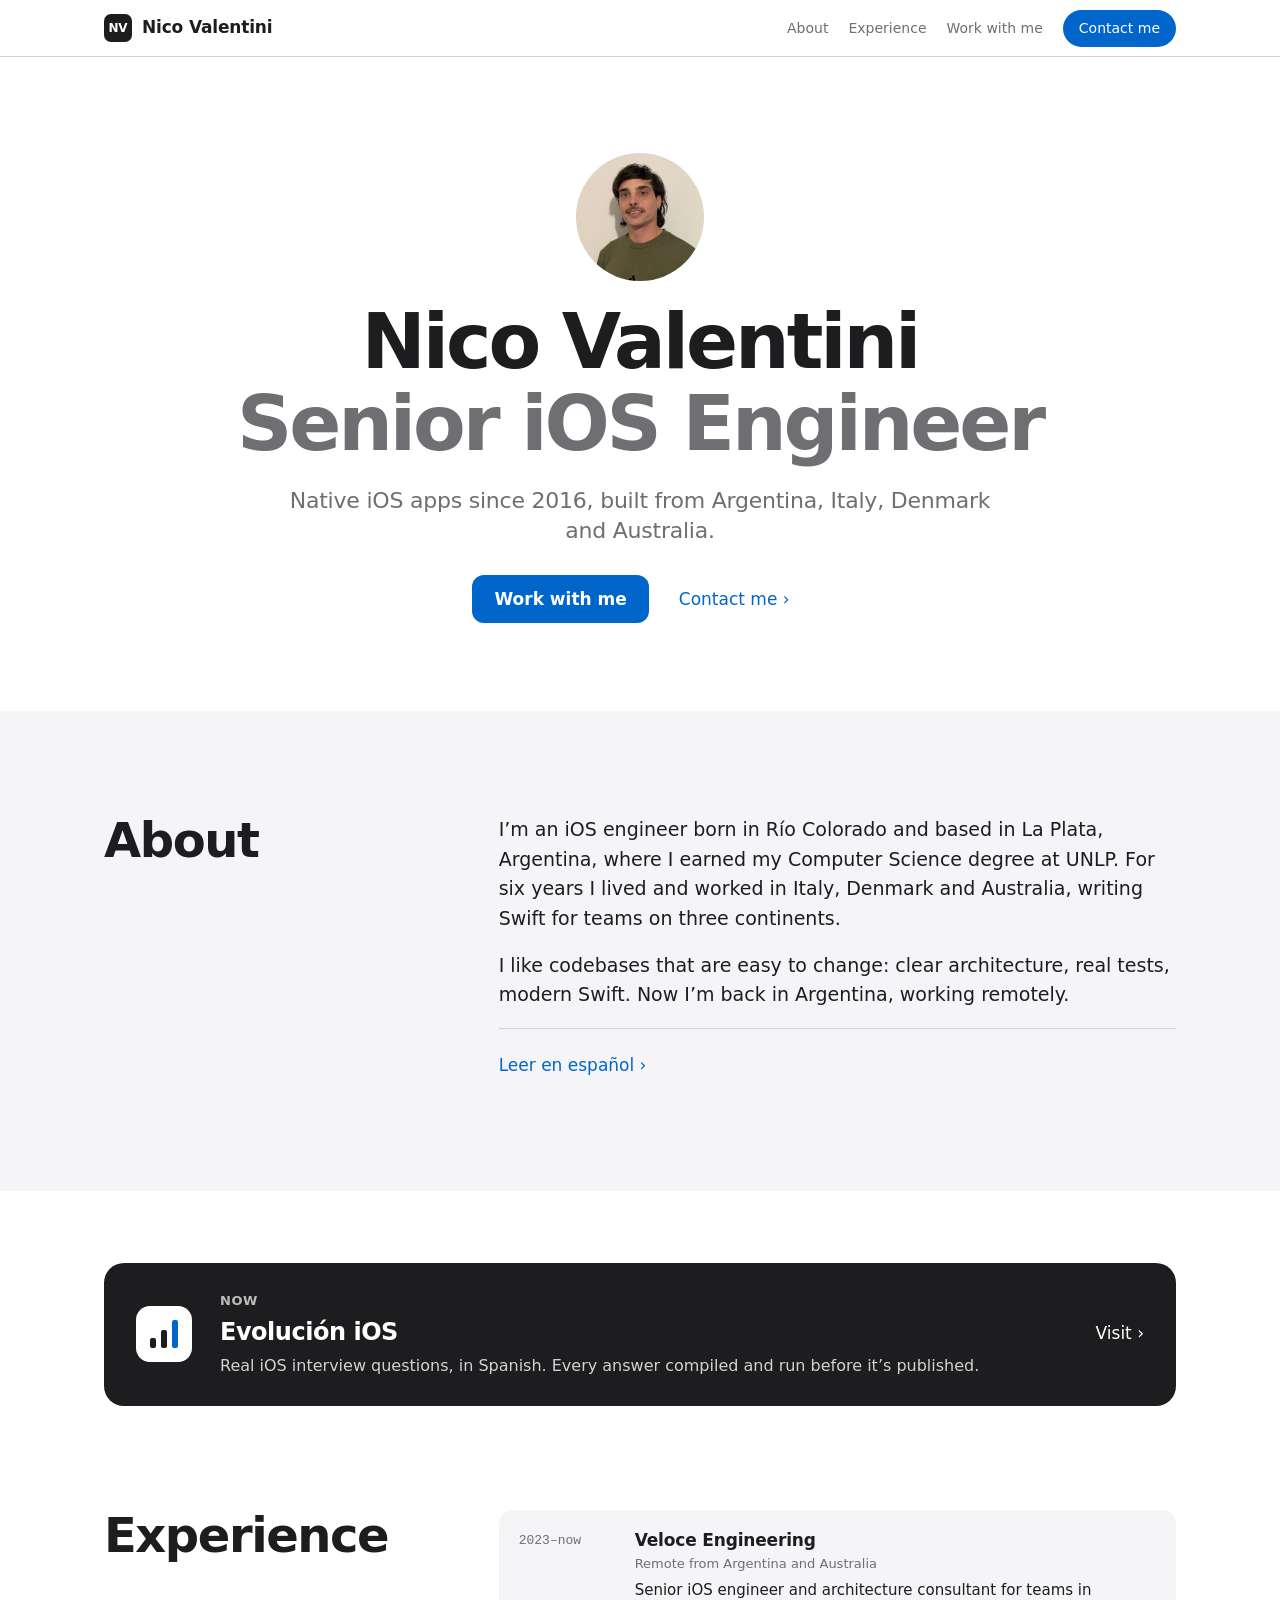
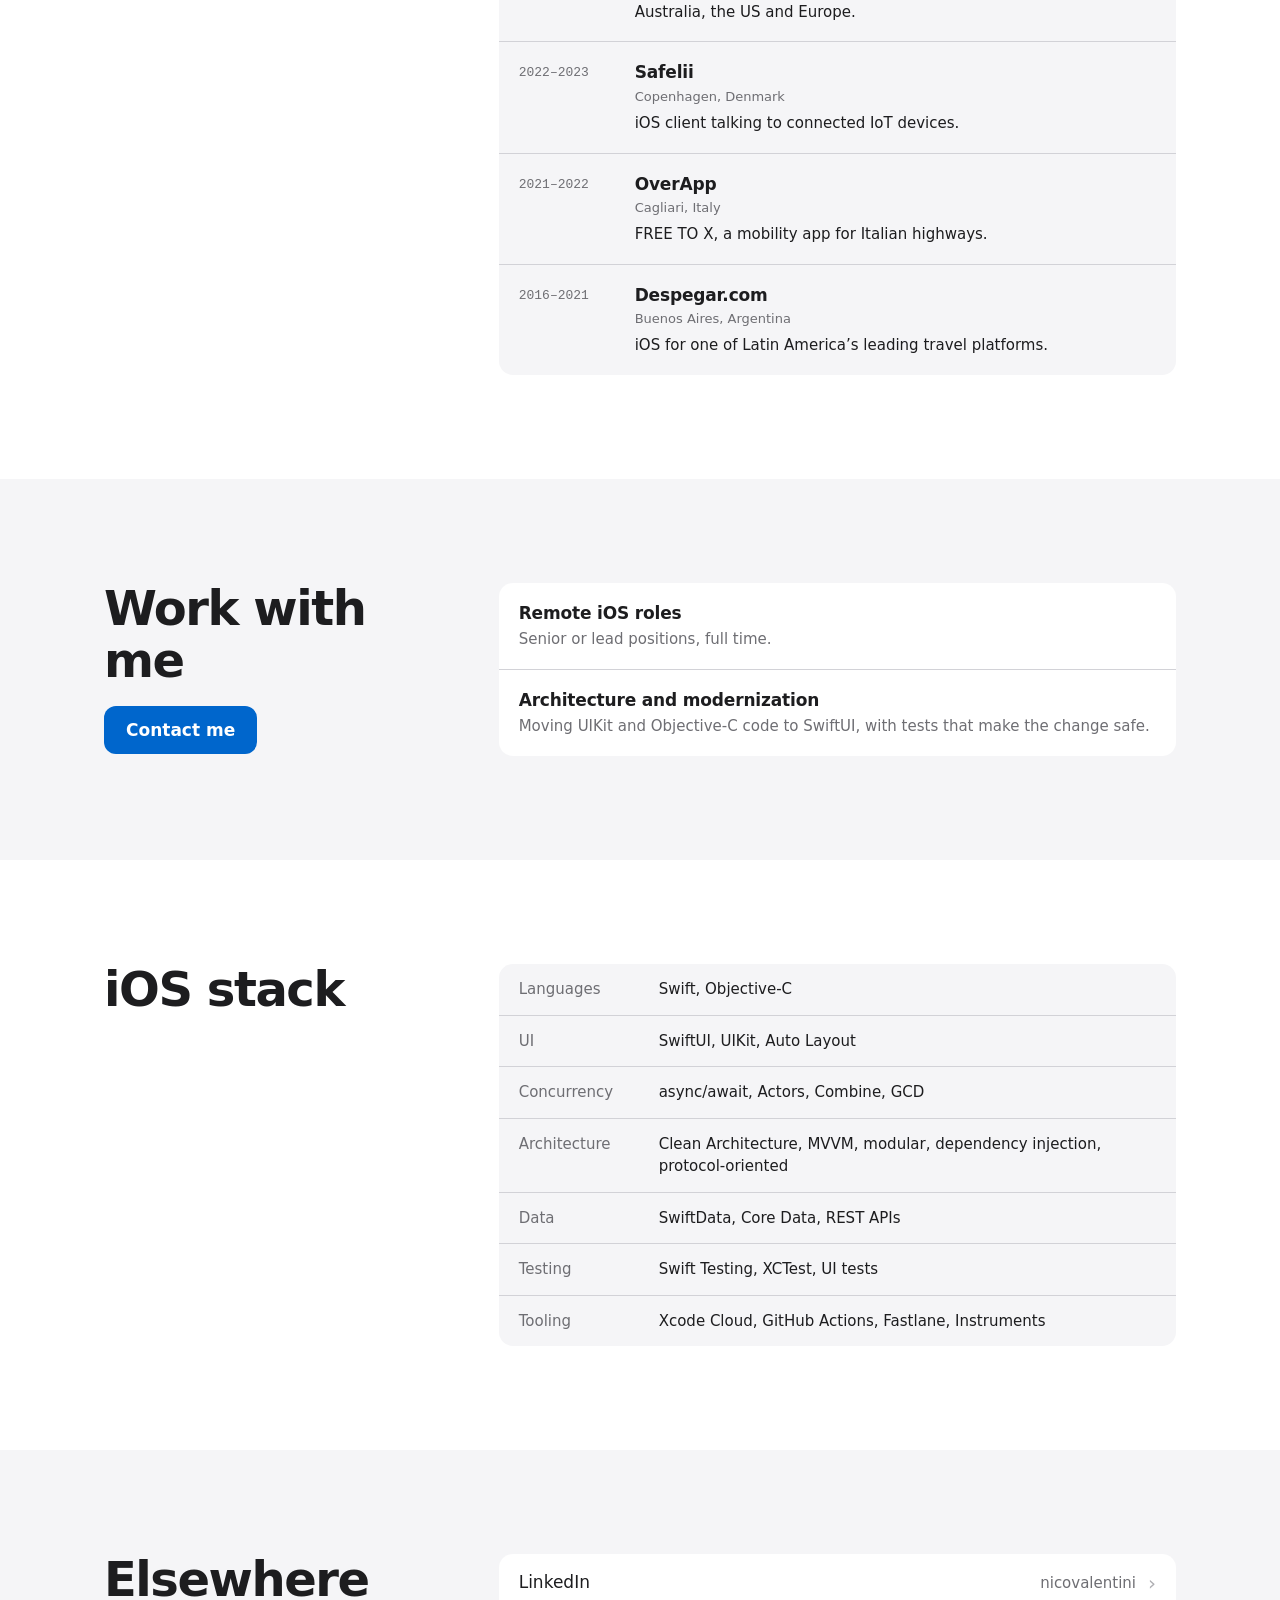
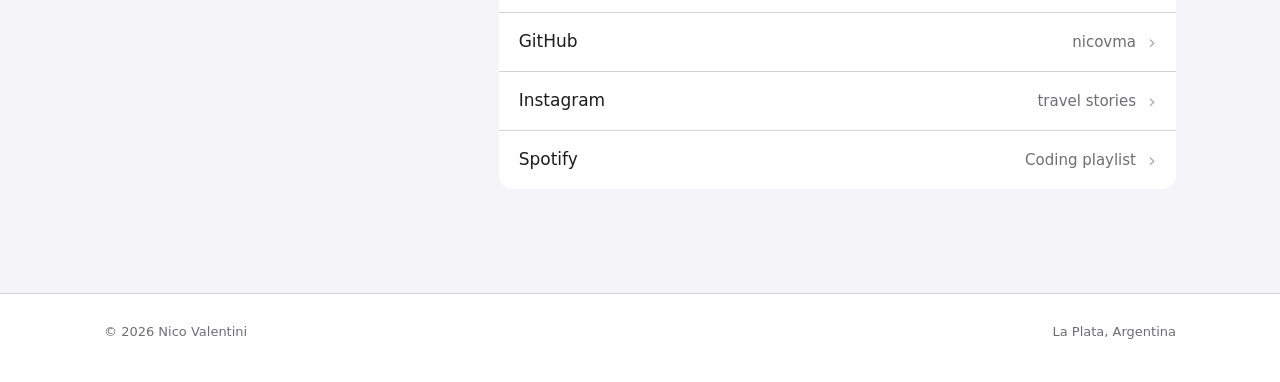
==== commit a1deae87: "Saca la página de newsletter; Now apunta a la web de Evolución iOS" ====
--- a/index.html
+++ b/index.html
@@ -59,7 +59,7 @@
     </div>
 
     <section class="wrap now" aria-labelledby="now-title">
-      <a href="newsletter/">
+      <a href="https://evolucion-ios-web.vercel.app/">
         <svg width="56" height="56" viewBox="0 0 28 28" aria-hidden="true"><rect width="28" height="28" rx="7" fill="currentColor"/><rect x="7" y="16" width="3" height="5" rx="1" style="fill: var(--ink)"/><rect x="12.5" y="12" width="3" height="9" rx="1" style="fill: var(--ink)"/><rect x="18" y="7" width="3" height="14" rx="1" fill="#0066CC"/></svg>
         <span class="text">
           <span id="now-title" class="label">NOW</span>
--- a/styles.css
+++ b/styles.css
@@ -272,55 +272,4 @@
   color: var(--ink-2);
 }
 
-/* Página de la newsletter (columna angosta) */
-.page { max-width: 560px; margin: 0 auto; padding: 64px 24px 56px; }
-.page .hero { padding: 0; align-items: flex-start; text-align: left; gap: 16px; }
-.page section { margin-top: 56px; }
-.page h2 { font-size: 24px; font-weight: 700; letter-spacing: -0.02em; margin-bottom: 16px; }
-.page footer { margin-top: 48px; font-size: 13px; color: var(--ink-2); }
-.page footer a { color: inherit; }
-.rows { list-style: none; padding: 0; background: var(--bg-2); border-radius: 14px; overflow: hidden; }
-.rows li { padding: 16px 20px; border-bottom: 1px solid var(--sep); }
-.rows li:last-child { border-bottom: 0; }
-.rows p { font-size: 15px; line-height: 1.5; }
-.sr-only {
-  position: absolute;
-  width: 1px;
-  height: 1px;
-  overflow: hidden;
-  clip: rect(0, 0, 0, 0);
-  white-space: nowrap;
-}
-.kicker { font-size: 14px; font-weight: 600; color: var(--ink-2); }
-.kicker a { color: inherit; }
-.headline {
-  font-size: clamp(30px, 7.5vw, 42px);
-  line-height: 1.1;
-  font-weight: 700;
-  letter-spacing: -0.03em;
-}
-.page .lede { font-size: 17px; }
-.signup { margin-top: 32px; }
-.signup form { display: grid; gap: 10px; }
-.signup input[type="email"] {
-  width: 100%;
-  min-height: 48px;
-  padding: 0 16px;
-  border: 1px solid var(--sep);
-  border-radius: 12px;
-  background: var(--field);
-  color: var(--ink);
-  font: inherit;
-}
-.signup input[type="email"]:focus { outline: none; border-color: var(--accent); }
-.signup .ml-error input { border: 1.5px solid var(--bad); }
-.signup .button { width: 100%; }
-.signup .button.loading { opacity: 0.6; cursor: default; }
-.signup .row-success p {
-  padding: 18px 20px;
-  border-radius: 14px;
-  background: var(--ok-bg);
-  font-weight: 600;
-}
-
 @media (max-width: 560px) { .now { padding-top: 48px; } }
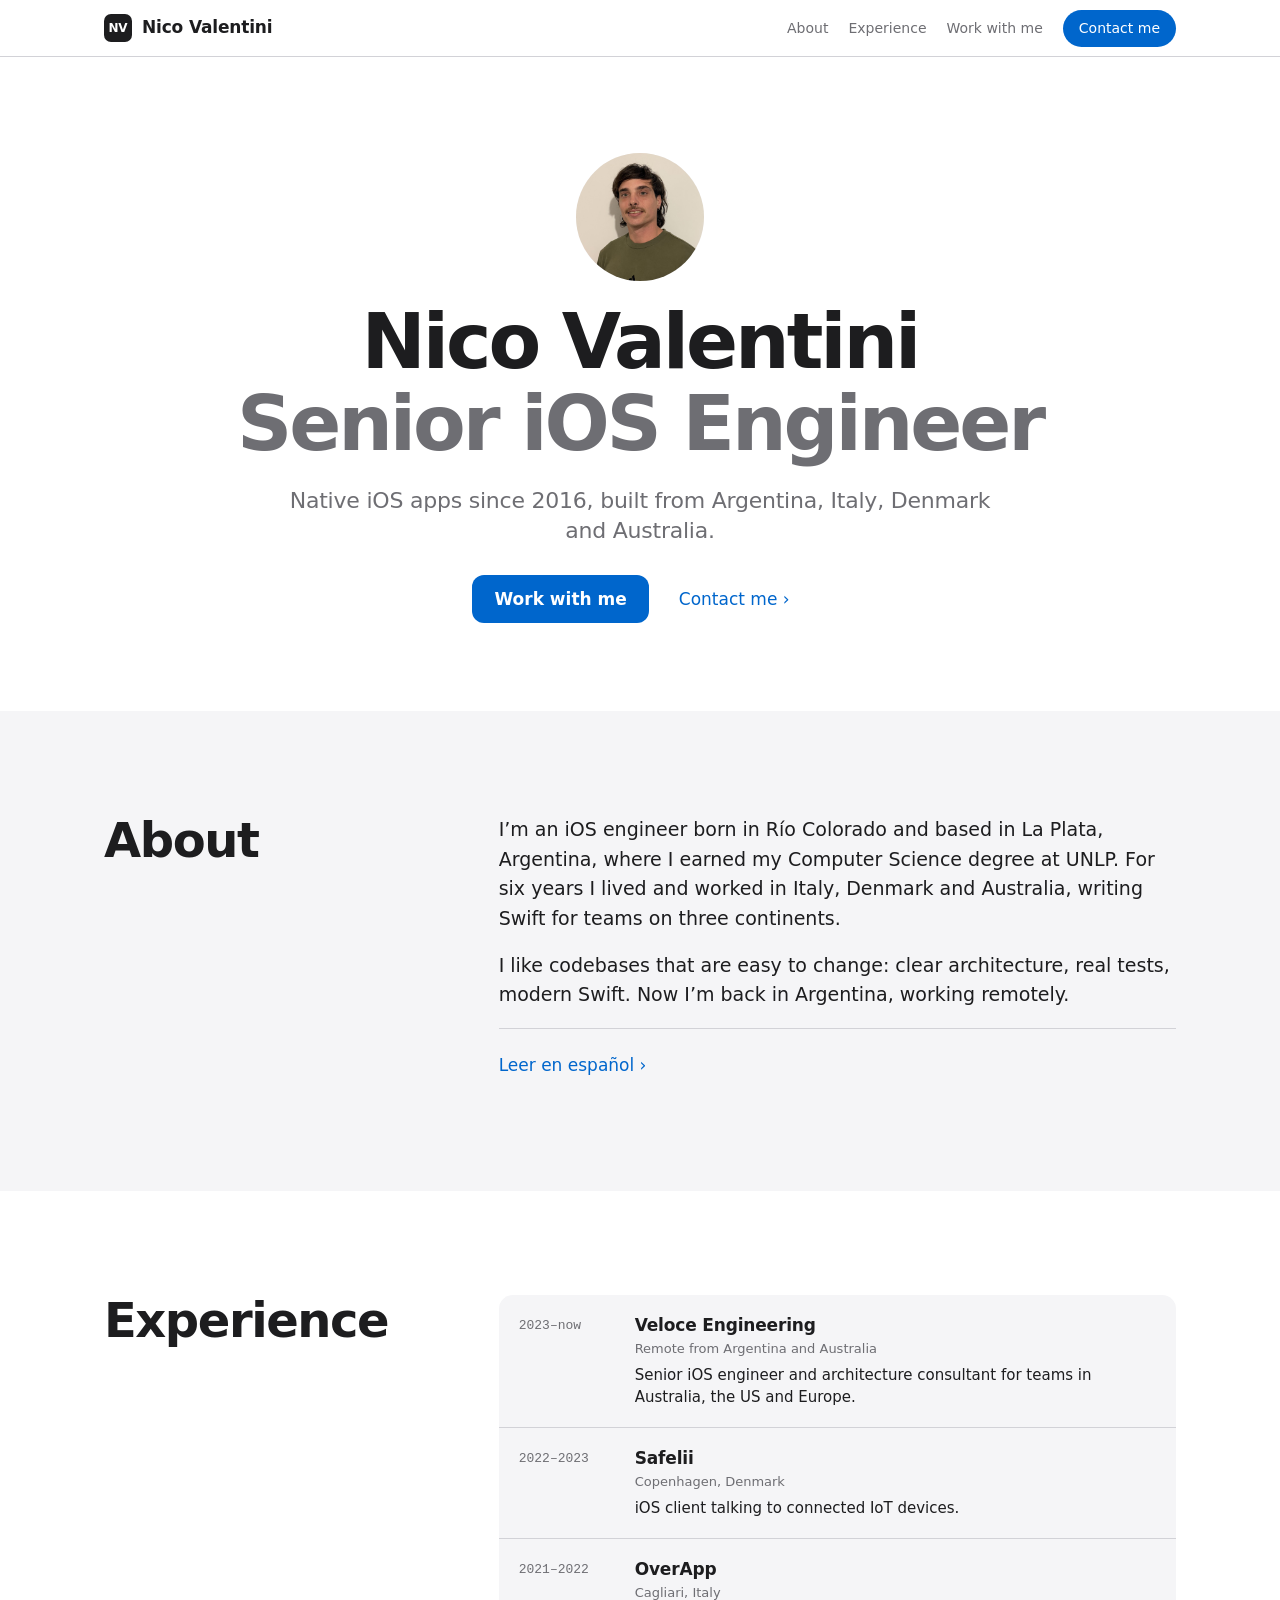
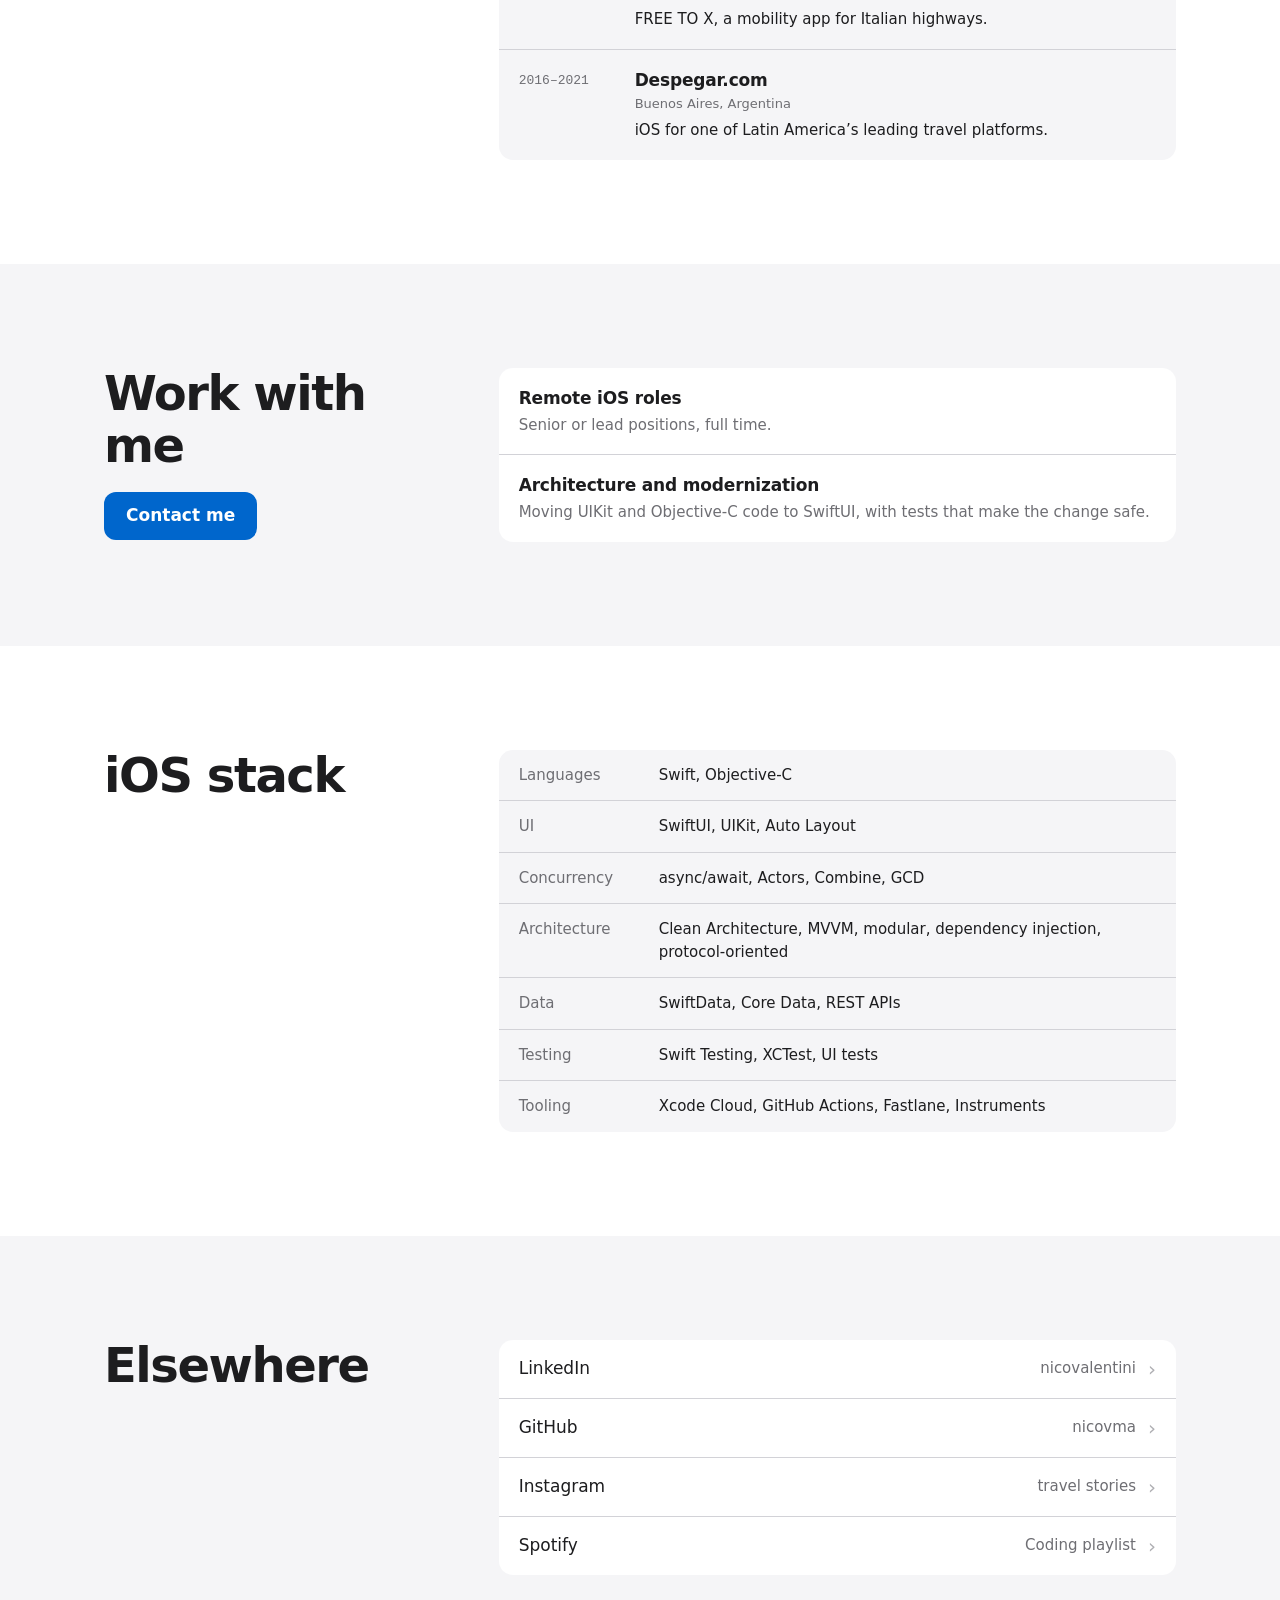
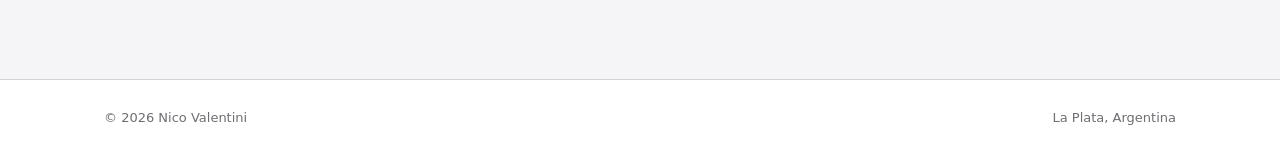
==== commit afebafa8: "Saca el bloque Now de Evolución iOS del sitio" ====
--- a/index.html
+++ b/index.html
@@ -57,18 +57,6 @@
         </div>
       </section>
     </div>
-
-    <section class="wrap now" aria-labelledby="now-title">
-      <a href="https://evolucion-ios-web.vercel.app/">
-        <svg width="56" height="56" viewBox="0 0 28 28" aria-hidden="true"><rect width="28" height="28" rx="7" fill="currentColor"/><rect x="7" y="16" width="3" height="5" rx="1" style="fill: var(--ink)"/><rect x="12.5" y="12" width="3" height="9" rx="1" style="fill: var(--ink)"/><rect x="18" y="7" width="3" height="14" rx="1" fill="#0066CC"/></svg>
-        <span class="text">
-          <span id="now-title" class="label">NOW</span>
-          <span class="title">Evolución iOS</span>
-          <span class="desc">Real iOS interview questions, in Spanish. Every answer compiled and run before it’s published.</span>
-        </span>
-        <span class="go">Visit ›</span>
-      </a>
-    </section>
 
     <section id="experience" class="wrap split" aria-labelledby="experience-title">
       <h2 id="experience-title">Experience</h2>
--- a/styles.css
+++ b/styles.css
@@ -190,7 +190,6 @@
 @media (max-width: 560px) {
   .split { padding-top: 64px; padding-bottom: 64px; }
   .hero { padding-top: 56px; padding-bottom: 56px; }
-  .now { padding-top: 48px; }
 }
 .side { display: flex; flex-direction: column; gap: 20px; align-items: flex-start; }
 .prose { display: flex; flex-direction: column; gap: 18px; font-size: 19px; line-height: 1.55; }
@@ -207,26 +206,6 @@
 }
 .translation summary::-webkit-details-marker { display: none; }
 .translation div { display: flex; flex-direction: column; gap: 14px; padding-top: 12px; color: var(--ink-2); }
-
-/* Bloque "Now" */
-.now { padding-top: 72px; }
-.now a {
-  display: flex;
-  flex-wrap: wrap;
-  align-items: center;
-  gap: 20px 28px;
-  padding: 28px 32px;
-  border-radius: 20px;
-  background: var(--ink);
-  color: var(--bg);
-}
-.now a:hover { text-decoration: none; }
-.now svg { flex: 0 0 56px; }
-.now .text { flex: 1 1 320px; display: flex; flex-direction: column; gap: 4px; }
-.now .label { font-size: 13px; font-weight: 600; letter-spacing: 0.04em; opacity: 0.7; }
-.now .title { font-size: 24px; font-weight: 700; letter-spacing: -0.02em; }
-.now .desc { font-size: 16px; line-height: 1.45; opacity: 0.8; }
-.now .go { font-size: 17px; font-weight: 500; }
 
 /* Listas agrupadas tipo Ajustes */
 .group { list-style: none; padding: 0; margin: 0; background: var(--bg-2); border-radius: 14px; overflow: hidden; }
@@ -271,5 +250,3 @@
   font-size: 13px;
   color: var(--ink-2);
 }
-
-@media (max-width: 560px) { .now { padding-top: 48px; } }
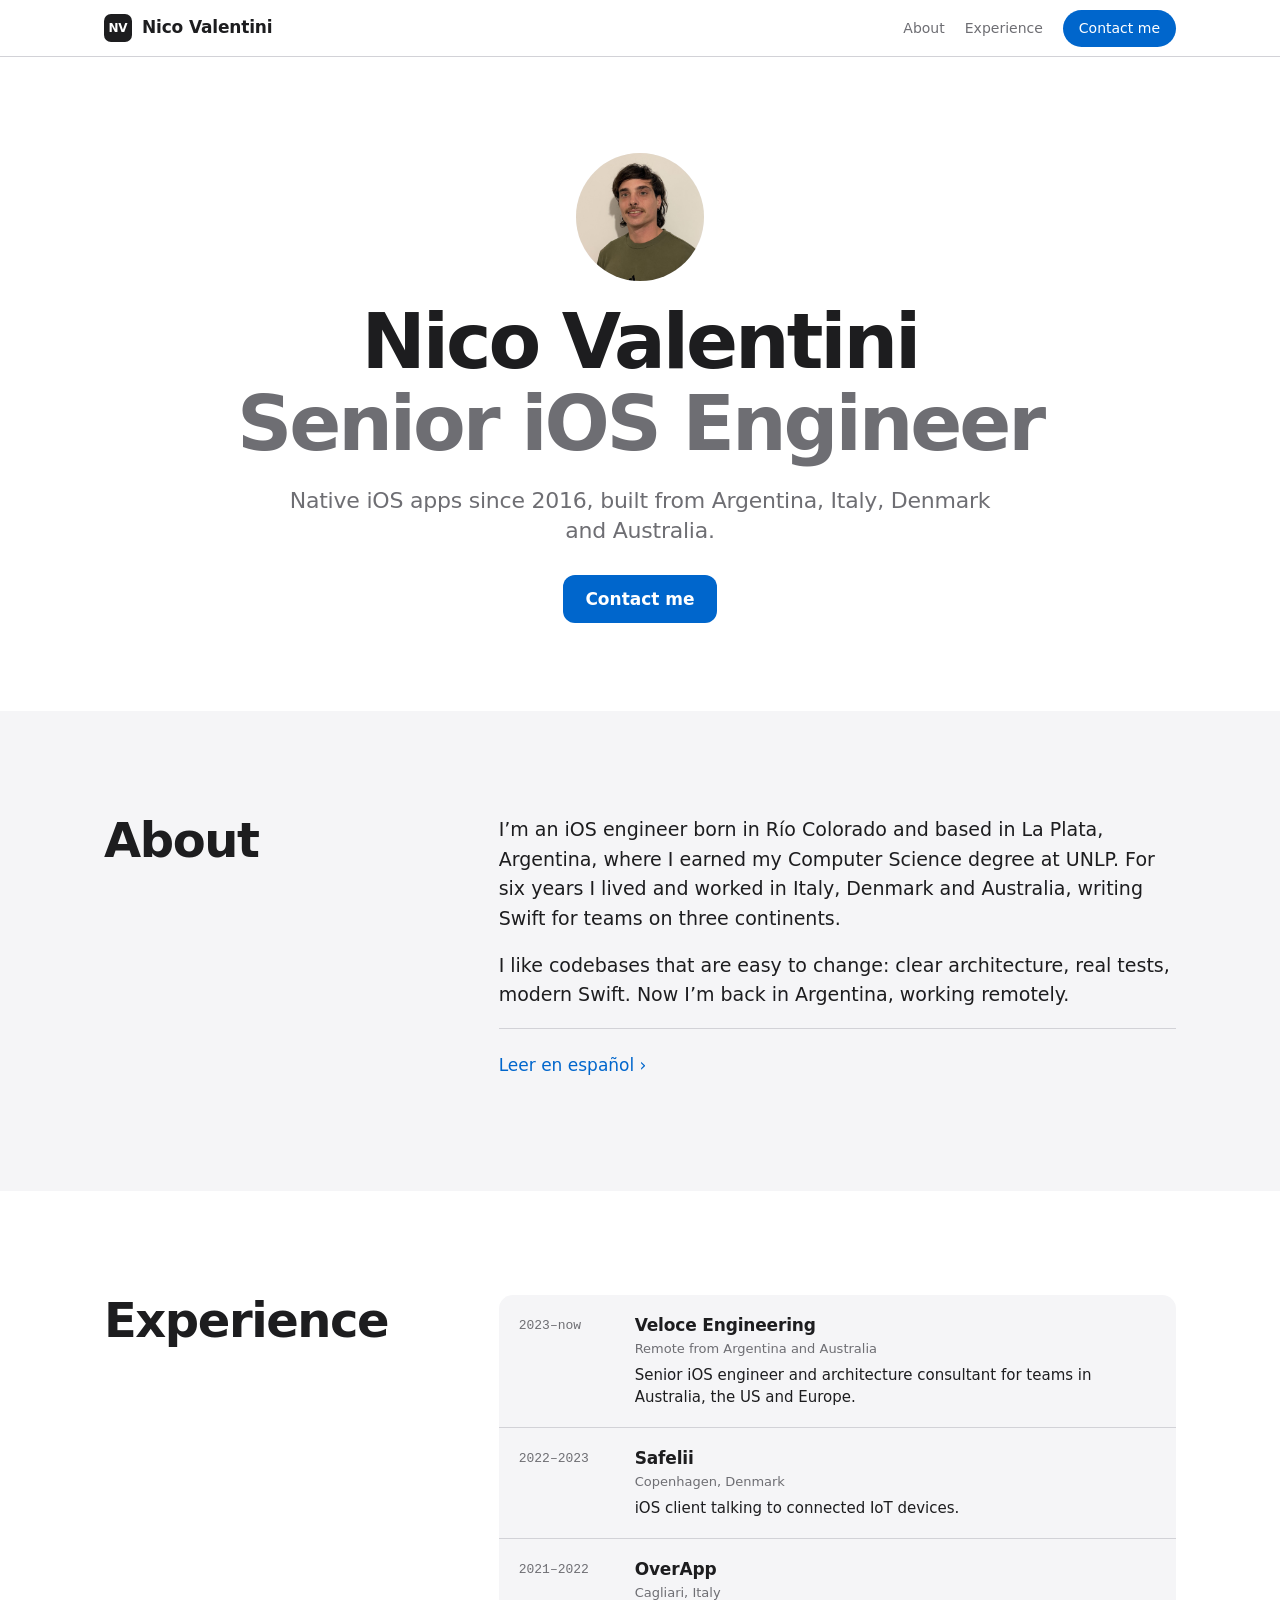
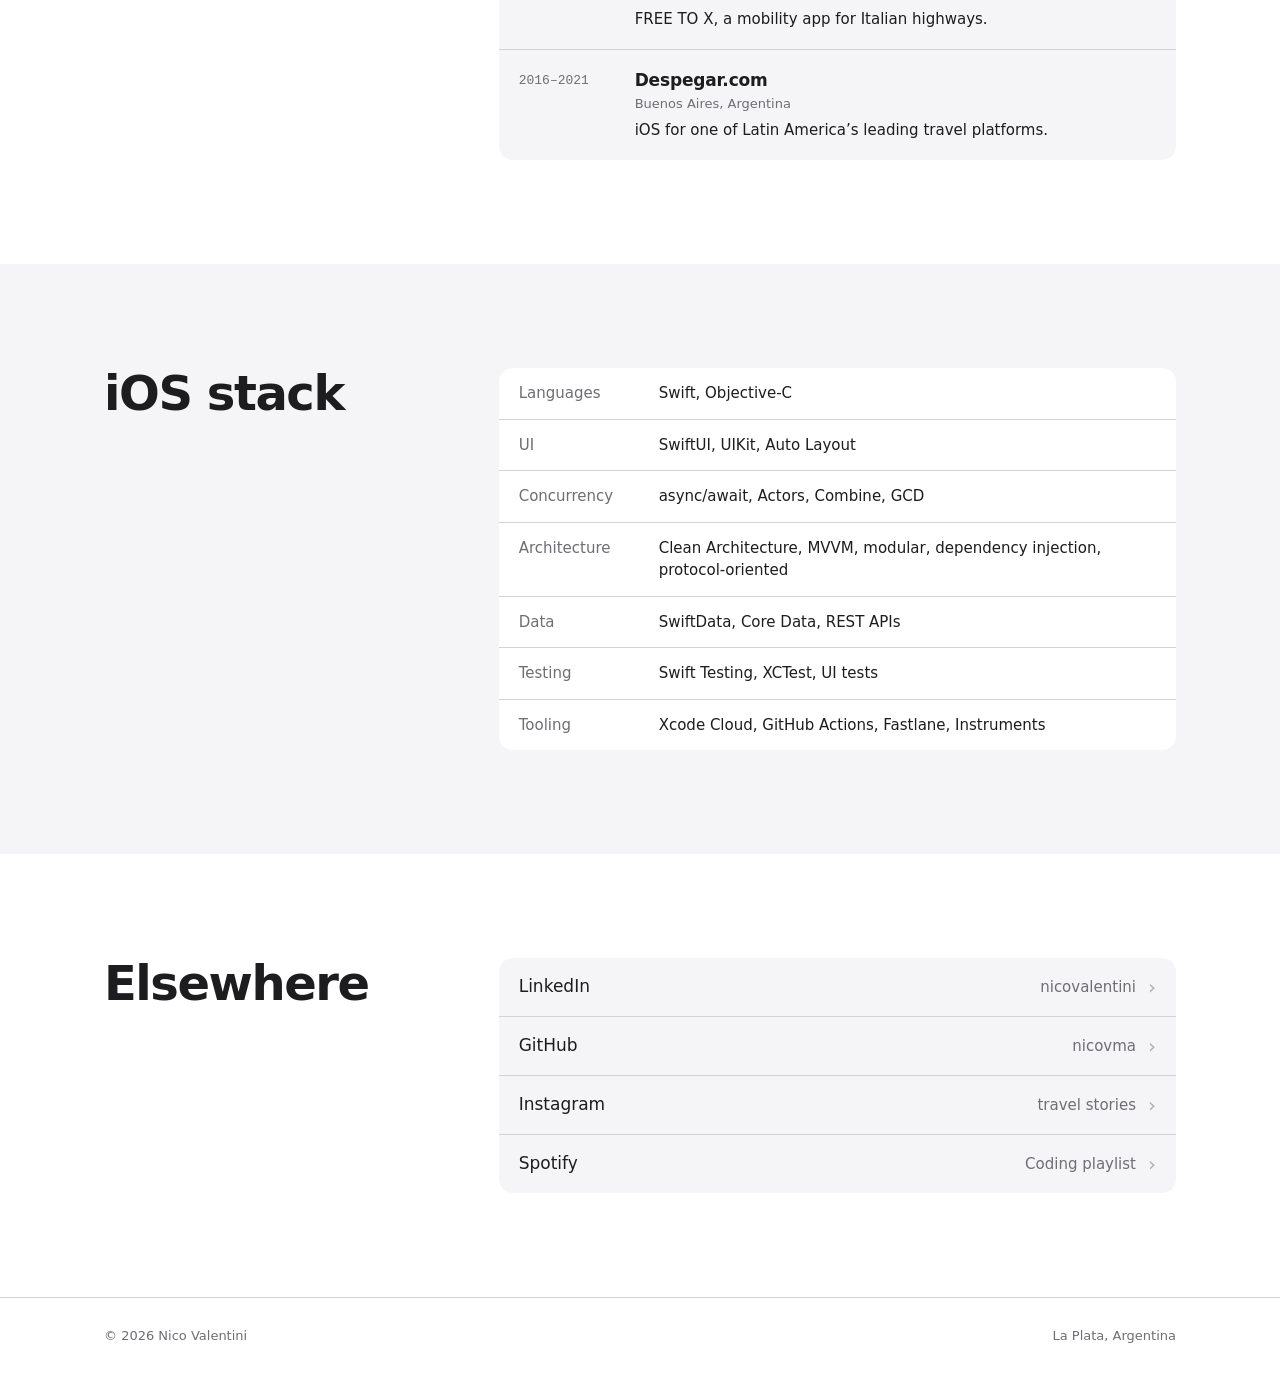
==== commit b3a8c288: "Saca Work with me; queda Contact me" ====
--- a/index.html
+++ b/index.html
@@ -21,7 +21,6 @@
       <div class="nav-links">
         <a href="#about">About</a>
         <a href="#experience">Experience</a>
-        <a href="#work">Work with me</a>
         <a class="pill" href="mailto:nicolasvalentinima@gmail.com">Contact me</a>
       </div>
     </nav>
@@ -36,8 +35,7 @@
       <h1><span>Nico Valentini</span><span class="role">Senior iOS Engineer</span></h1>
       <p class="lede">Native iOS apps since 2016, built from Argentina, Italy, Denmark and Australia.</p>
       <div class="actions">
-        <a class="button primary" href="#work">Work with me</a>
-        <a class="button secondary" href="mailto:nicolasvalentinima@gmail.com">Contact me ›</a>
+        <a class="button primary" href="mailto:nicolasvalentinima@gmail.com">Contact me</a>
       </div>
     </section>
 
@@ -81,42 +79,29 @@
     </section>
 
     <div class="band-alt">
-      <section id="work" class="wrap split" aria-labelledby="work-title">
-        <div class="side">
-          <h2 id="work-title">Work with me</h2>
-          <a class="button primary" href="mailto:nicolasvalentinima@gmail.com">Contact me</a>
-        </div>
-        <ul class="content group">
-          <li><h3>Remote iOS roles</h3><p>Senior or lead positions, full time.</p></li>
-          <li><h3>Architecture and modernization</h3><p>Moving UIKit and Objective‑C code to SwiftUI, with tests that make the change safe.</p></li>
-        </ul>
+      <section class="wrap split" aria-labelledby="stack-title">
+        <h2 id="stack-title">iOS stack</h2>
+        <dl class="content group stack">
+          <div><dt>Languages</dt><dd>Swift, Objective‑C</dd></div>
+          <div><dt>UI</dt><dd>SwiftUI, UIKit, Auto Layout</dd></div>
+          <div><dt>Concurrency</dt><dd>async/await, Actors, Combine, GCD</dd></div>
+          <div><dt>Architecture</dt><dd>Clean Architecture, MVVM, modular, dependency injection, protocol‑oriented</dd></div>
+          <div><dt>Data</dt><dd>SwiftData, Core Data, REST APIs</dd></div>
+          <div><dt>Testing</dt><dd>Swift Testing, XCTest, UI tests</dd></div>
+          <div><dt>Tooling</dt><dd>Xcode Cloud, GitHub Actions, Fastlane, Instruments</dd></div>
+        </dl>
       </section>
     </div>
 
-    <section class="wrap split" aria-labelledby="stack-title">
-      <h2 id="stack-title">iOS stack</h2>
-      <dl class="content group stack">
-        <div><dt>Languages</dt><dd>Swift, Objective‑C</dd></div>
-        <div><dt>UI</dt><dd>SwiftUI, UIKit, Auto Layout</dd></div>
-        <div><dt>Concurrency</dt><dd>async/await, Actors, Combine, GCD</dd></div>
-        <div><dt>Architecture</dt><dd>Clean Architecture, MVVM, modular, dependency injection, protocol‑oriented</dd></div>
-        <div><dt>Data</dt><dd>SwiftData, Core Data, REST APIs</dd></div>
-        <div><dt>Testing</dt><dd>Swift Testing, XCTest, UI tests</dd></div>
-        <div><dt>Tooling</dt><dd>Xcode Cloud, GitHub Actions, Fastlane, Instruments</dd></div>
-      </dl>
+    <section class="wrap split" aria-labelledby="links-title">
+      <h2 id="links-title">Elsewhere</h2>
+      <ul class="content group links">
+        <li><a href="https://www.linkedin.com/in/nicovalentini"><span class="name">LinkedIn</span><span class="handle">nicovalentini</span><span class="chev" aria-hidden="true">›</span></a></li>
+        <li><a href="https://github.com/nicovma"><span class="name">GitHub</span><span class="handle">nicovma</span><span class="chev" aria-hidden="true">›</span></a></li>
+        <li><a href="https://www.instagram.com/nicovma"><span class="name">Instagram</span><span class="handle">travel stories</span><span class="chev" aria-hidden="true">›</span></a></li>
+        <li><a href="https://open.spotify.com/playlist/4KBV8zxoHZipRVHmph5mvn"><span class="name">Spotify</span><span class="handle">Coding playlist</span><span class="chev" aria-hidden="true">›</span></a></li>
+      </ul>
     </section>
-
-    <div class="band-alt">
-      <section class="wrap split" aria-labelledby="links-title">
-        <h2 id="links-title">Elsewhere</h2>
-        <ul class="content group links">
-          <li><a href="https://www.linkedin.com/in/nicovalentini"><span class="name">LinkedIn</span><span class="handle">nicovalentini</span><span class="chev" aria-hidden="true">›</span></a></li>
-          <li><a href="https://github.com/nicovma"><span class="name">GitHub</span><span class="handle">nicovma</span><span class="chev" aria-hidden="true">›</span></a></li>
-          <li><a href="https://www.instagram.com/nicovma"><span class="name">Instagram</span><span class="handle">travel stories</span><span class="chev" aria-hidden="true">›</span></a></li>
-          <li><a href="https://open.spotify.com/playlist/4KBV8zxoHZipRVHmph5mvn"><span class="name">Spotify</span><span class="handle">Coding playlist</span><span class="chev" aria-hidden="true">›</span></a></li>
-        </ul>
-      </section>
-    </div>
   </main>
 
   <footer class="site">
